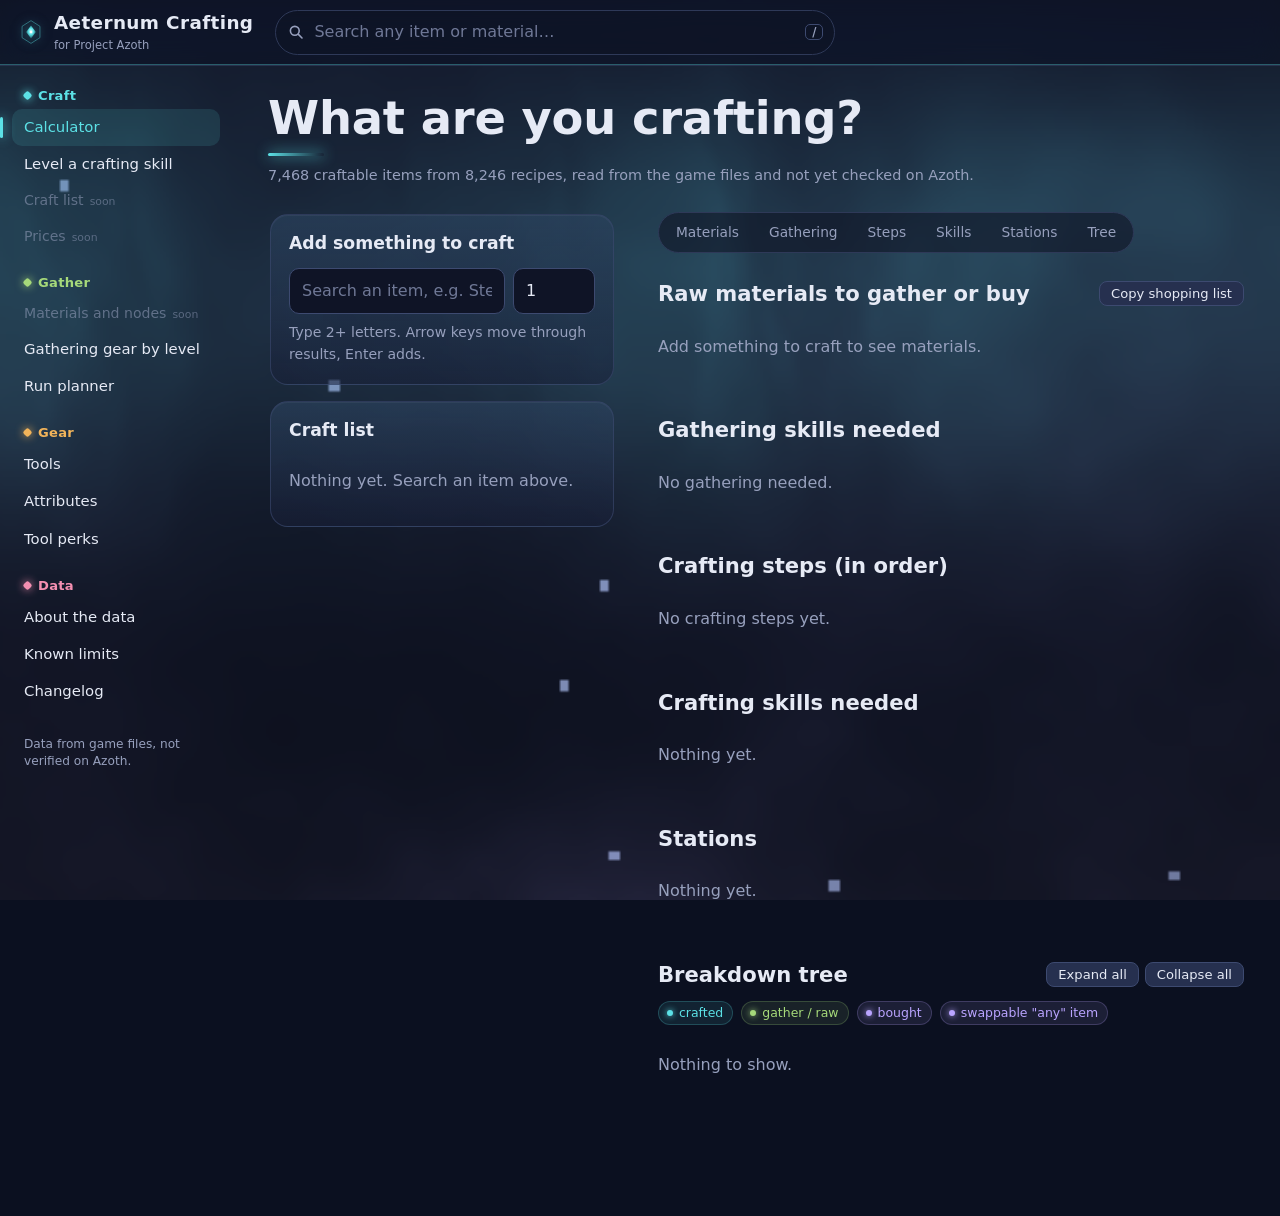
==== index.html @ 0a8d53a3 "Gathering gear: add bags (satchels and duffels) Each level band now suggests a bag, and a new Bags s" ====
<!DOCTYPE html>
<html lang="en" data-v="20261128d">
<head>
<meta charset="utf-8">
<meta name="viewport" content="width=device-width, initial-scale=1">
<meta name="color-scheme" content="dark">
<meta name="theme-color" content="#141A2E">
<link rel="icon" href="data:image/svg+xml,%3Csvg xmlns=%22http://www.w3.org/2000/svg%22 viewBox=%220 0 32 32%22%3E%3Cpath d=%22M16 4 24 16 16 28 8 16Z%22 fill=%22%235CE1E6%22/%3E%3C/svg%3E">
<title>Aeternum Crafting</title>
<link rel="stylesheet" href="css/tokens.css?v=20261128d">
<link rel="stylesheet" href="css/layout.css?v=20261128d">
<link rel="stylesheet" href="css/components.css?v=20261128d">
</head>
<body>
<a class="skip" href="#main">Skip to content</a>
<header class="top"><div class="in">
  <a class="brand" href="#/craft/calculator">
    <svg class="mark" viewBox="0 0 32 32" aria-hidden="true"><defs><radialGradient id="mg" cx="50%" cy="45%" r="55%"><stop offset="0" stop-color="#E9FEFF"/><stop offset=".45" stop-color="#5CE1E6"/><stop offset="1" stop-color="#1E5B66"/></radialGradient></defs><path d="M16 2 27 9v14L16 30 5 23V9Z" fill="none" stroke="#5CE1E6" stroke-opacity=".5"/><path d="M16 8 22 16 16 24 10 16Z" fill="url(#mg)"/><circle cx="16" cy="16" r="1.6" fill="#fff"/></svg>
    <span><b>Aeternum Crafting</b><small>for Project Azoth</small></span>
  </a>
  <div class="gsearch" role="search">
    <svg viewBox="0 0 20 20" aria-hidden="true"><circle cx="8.5" cy="8.5" r="5.5" fill="none" stroke="currentColor" stroke-width="2"/><path d="m13 13 4.5 4.5" stroke="currentColor" stroke-width="2" stroke-linecap="round"/></svg>
    <input id="gq" type="search" placeholder="Search any item or material…" autocomplete="off" aria-label="Search any item or material">
    <kbd aria-hidden="true">/</kbd>
    <div id="gsugg" class="sugg" hidden></div>
  </div>
</div></header>
<div class="shell">
  <nav class="side" id="side" aria-label="Sections"></nav>
  <main class="wrap" id="main" tabindex="-1"><p class="loading">Loading…</p></main>
</div>
<noscript><p style="padding:20px">This tool needs JavaScript turned on.</p></noscript>
<!-- core -->
<script src="js/lib/calc.js?v=20261128d"></script>
<script src="js/lib/plan.js?v=20261128d"></script>
<script src="js/lib/level.js?v=20261128d"></script>
<script src="js/core/util.js?v=20261128d"></script>
<script src="js/core/storage.js?v=20261128d"></script>
<script src="js/core/data.js?v=20261128d"></script>
<script src="js/core/search.js?v=20261128d"></script>
<script src="js/core/router.js?v=20261128d"></script>
<script src="js/core/sky.js?v=20261128d"></script>
<script src="js/core/flow.js?v=20261128d"></script>
<!-- pages: one file each -->
<script src="js/pages/calculator.js?v=20261128d"></script>
<script src="js/pages/item.js?v=20261128d"></script>
<script src="js/pages/gear.js?v=20261128d"></script>
<script src="js/pages/runs.js?v=20261128d"></script>
<script src="js/pages/levelling.js?v=20261128d"></script>
<script src="js/pages/tools.js?v=20261128d"></script>
<script src="js/pages/attributes.js?v=20261128d"></script>
<script src="js/pages/perks.js?v=20261128d"></script>
<script src="js/pages/about.js?v=20261128d"></script>
<script src="js/pages/limits.js?v=20261128d"></script>
<script src="js/pages/changelog.js?v=20261128d"></script>
<!-- menu and start-up -->
<script src="js/app.js?v=20261128d"></script>
</body>
</html>
---- css/tokens.css ----
/* Design tokens. Theme: Azoth — luminous cyan magic over an Aeternum night sky.
   Colour carries meaning everywhere: cyan = crafted, moss = gathered, lilac = chosen/bought, ember = needs attention. */
:root{
  --night:#141A2E;      /* page */
  --deep:#0F1426;       /* bottom of page gradient, wells */
  --slate:#1C2440;      /* raised surfaces */
  --slate2:#26304F;     /* inputs, hover */
  --line:#2E3958;
  --line2:#3D4A70;
  --mist:#E6EAF5;       /* text */
  --mute:#97A0BD;       /* secondary text (6.5:1 on night) */
  --azoth:#5CE1E6;  --azoth-d:#1E5B66;  --azoth-bg:rgba(92,225,230,.09);
  --moss:#A6D97A;   --moss-d:#46663A;   --moss-bg:rgba(166,217,122,.09);
  --lilac:#B9A4FF;  --lilac-d:#5A4C8F;  --lilac-bg:rgba(185,164,255,.1);
  --ember:#FF9F6B;  --ember-d:#86492C;  --ember-bg:rgba(255,159,107,.1);

  /* Section colours: what the menu, page glow and active controls use. Skills set their own on their pages. */
  --c-craft:#5CE1E6;--c-gather:#A6D97A;--c-gear:#F2B45A;--c-data:#F48FB1;
  --accent:var(--c-craft);

  --display:"Bahnschrift","DIN Alternate","Avenir Next Condensed","Roboto Condensed","Arial Narrow",system-ui,sans-serif;
  --body:"Segoe UI Variable Text","Segoe UI",system-ui,-apple-system,Roboto,sans-serif;

  --r-s:8px;--r:12px;--r-l:18px;
  --ease:cubic-bezier(.2,.8,.2,1);
  --focus:0 0 0 2px var(--night),0 0 0 4px var(--azoth);
  interpolate-size:allow-keywords;   /* lets the tree animate open to its natural height */
}
body[data-sec=gather]{--accent:var(--c-gather)}
body[data-sec=gear]{--accent:var(--c-gear)}
body[data-sec=data]{--accent:var(--c-data)}
*{box-sizing:border-box}
html{scroll-behavior:smooth;scroll-padding-top:80px}
body{
  margin:0;color:var(--mist);font:16px/1.55 var(--body);min-height:100vh;
  background:
    radial-gradient(900px 600px at 85% -10%,rgba(92,225,230,.10),transparent 60%),
    radial-gradient(700px 500px at -10% 30%,rgba(185,164,255,.08),transparent 60%),
    linear-gradient(180deg,var(--night),var(--deep) 900px) fixed;
  background-color:var(--deep);
  -webkit-font-smoothing:antialiased;
}
a{color:var(--azoth);text-decoration-color:rgba(92,225,230,.35);text-underline-offset:3px}
a:hover{text-decoration-color:var(--azoth)}
:focus-visible{outline:none;box-shadow:var(--focus);border-radius:6px}
::selection{background:rgba(92,225,230,.3)}
.skip{position:absolute;left:-999px;top:8px;background:var(--azoth);color:var(--night);padding:8px 12px;border-radius:8px;z-index:50;font-weight:600}
.skip:focus{left:8px}

@media (prefers-reduced-motion:reduce){
  html{scroll-behavior:auto}
  *,*::before,*::after{transition-duration:.01ms!important;animation-duration:.01ms!important}
}

/* Live WebGL sky (js/core/sky.js). Without it, the gradient on body above stays. */
.sky{position:fixed;inset:0;width:100vw;height:100vh;z-index:-1;pointer-events:none}
html.has-sky{background:#0B1020}
html.has-sky body{background:transparent}
---- css/layout.css ----
/* Page frame: glass header with search, slim side rail (a scrolling strip on phones), main area. */
.top{position:sticky;top:0;z-index:20;background:rgba(14,19,34,.62);box-shadow:inset 0 -1px 0 color-mix(in srgb,var(--accent) 35%,transparent);backdrop-filter:blur(14px) saturate(140%);-webkit-backdrop-filter:blur(14px) saturate(140%);border-bottom:1px solid rgba(61,74,112,.55)}
.top .in{padding:10px 18px;display:flex;align-items:center;gap:22px;flex-wrap:wrap}
.brand{display:flex;align-items:center;gap:10px;text-decoration:none;color:var(--mist);white-space:nowrap}
.brand .mark{width:26px;height:26px;flex:none;filter:drop-shadow(0 0 6px rgba(92,225,230,.55))}
.brand b{font:600 1.15rem/1 var(--display);font-stretch:85%;letter-spacing:.02em}
.brand small{display:block;font:400 .72rem/1.2 var(--body);color:var(--mute);margin-top:2px}

.gsearch{position:relative;flex:1;max-width:560px;min-width:200px}
.gsearch input{width:100%;padding:9px 40px 9px 38px;border-radius:999px;background:rgba(15,20,38,.7);border-color:var(--line)}
.gsearch svg{position:absolute;left:13px;top:50%;transform:translateY(-50%);width:16px;height:16px;color:var(--mute);pointer-events:none}
.gsearch kbd{position:absolute;right:12px;top:50%;transform:translateY(-50%);font:600 .72rem var(--body);color:var(--mute);border:1px solid var(--line2);border-radius:5px;padding:0 6px;pointer-events:none}
.gsearch .sugg{position:absolute;left:0;right:0;top:calc(100% + 6px);z-index:30}

.shell{display:grid;grid-template-columns:232px minmax(0,1fr);min-height:calc(100vh - 58px)}
.side{padding:22px 12px;position:sticky;top:58px;align-self:start;max-height:calc(100vh - 58px);overflow-y:auto;scrollbar-width:thin}
.side h3{display:flex;align-items:center;gap:7px;font:600 .82rem var(--display);font-stretch:90%;color:var(--c,var(--mute));margin:20px 12px 6px;letter-spacing:.02em}
.side h3::before{content:"";width:7px;height:7px;border-radius:2px;transform:rotate(45deg);background:var(--c,var(--mute));box-shadow:0 0 8px var(--c,transparent)}
.side h3:first-child{margin-top:0}
.side a,.side .soon{position:relative;display:block;padding:7px 12px;border-radius:10px;text-decoration:none;color:var(--mist);font-size:.93rem;transition:background .2s var(--ease),color .2s}
.side a:hover{background:rgba(38,48,79,.6)}
.side a[aria-current=page]{color:var(--accent);background:color-mix(in srgb,var(--accent) 12%,transparent)}
.side a[aria-current=page]::before{content:"";position:absolute;left:-12px;top:8px;bottom:8px;width:3px;border-radius:3px;background:var(--accent);box-shadow:0 0 12px var(--accent)}
.side .soon{color:var(--mute);opacity:.55;font-size:.88rem;cursor:default}
.side .soon small{font-size:.68rem;margin-left:6px;opacity:.9}
.side .side-foot{margin:26px 12px 0;font-size:.76rem;color:var(--mute);line-height:1.45}

.wrap{max-width:2400px;padding:26px 36px 80px;min-width:0;view-transition-name:main}

/* Calculator: controls left, results right on wide screens */
@media (min-width:1180px){
  .calc{display:grid;grid-template-columns:350px minmax(0,1fr);gap:40px;align-items:start}
  .calc .col1{position:sticky;top:80px;max-height:calc(100vh - 96px);overflow-y:auto;padding:2px 4px 2px 2px;scrollbar-width:thin}
}

/* Very wide screens: results side by side (materials and gathering | steps, skills, stations) */
@media (min-width:1600px){.res2{display:grid;grid-template-columns:minmax(0,1fr) minmax(0,1fr);gap:0 40px;align-items:start}}

/* Phones and small tablets */
@media (max-width:820px){
  .top .in{gap:10px;padding:10px 14px}
  .gsearch{max-width:none;flex-basis:100%;order:3}
  .gsearch kbd{display:none}
  .shell{display:block}
  .side{position:sticky;top:var(--hdr,104px);z-index:15;max-height:none;display:flex;gap:2px;align-items:center;overflow-x:auto;padding:6px 12px;background:rgba(20,26,46,.85);backdrop-filter:blur(14px);-webkit-backdrop-filter:blur(14px);border-bottom:1px solid rgba(61,74,112,.55);scrollbar-width:none}
  .side h3{margin:0 4px 0 12px;white-space:nowrap;font-size:.72rem}
  .side h3:first-child{margin-left:0}
  .side a,.side .soon{white-space:nowrap;padding:6px 10px;font-size:.88rem}
  .side a[aria-current=page]::before{left:10px;right:10px;top:auto;bottom:0;width:auto;height:2px}
  .side .side-foot{display:none}
  .wrap{padding:18px 14px 60px}
  html{scroll-padding-top:150px}
}

/* Page change: content cross-fades while header and menu stay put */
::view-transition-old(main){animation:vt-out .18s var(--ease) both}
::view-transition-new(main){animation:vt-in .32s var(--ease) both}
@keyframes vt-out{to{opacity:0;transform:translateY(-6px);filter:blur(3px)}}
@keyframes vt-in{from{opacity:0;transform:translateY(10px);filter:blur(4px)}}
---- css/components.css ----
/* Building blocks. Results sit in open panels (no box); only controls and groups get a surface. */
h1{font:600 clamp(1.9rem,1.2rem + 2.2vw,2.9rem)/1.05 var(--display);font-stretch:80%;letter-spacing:-.005em;margin:2px 0 8px;color:var(--mist);text-wrap:balance}
h1::after{content:"";display:block;width:56px;height:3px;margin-top:10px;border-radius:3px;background:linear-gradient(90deg,var(--accent),transparent);box-shadow:0 0 14px var(--accent)}
.sub{color:var(--mute);font-size:.9rem;margin:0 0 26px}
.muted{color:var(--mute);font-size:.88rem}
.empty{color:var(--mute);padding:14px 0}
.err{color:var(--ember)}
.note{font-size:.85rem;color:var(--mute);margin:12px 0 0;padding-left:12px;border-left:2px solid var(--line2)}
.loading{color:var(--mute);padding:40px 0}

/* Open panel: heading + content, separated by space */
.card{margin:0 0 44px}
.card>h2{font:600 1.32rem/1.2 var(--display);font-stretch:85%;margin:0 0 14px;color:var(--mist);display:flex;align-items:center;gap:10px;flex-wrap:wrap}
.card>h2 .act{margin-left:auto;display:flex;gap:6px;font:400 .9rem var(--body)}
/* Controls get a glass surface */
.col1 .card,.card.glass{background:linear-gradient(180deg,color-mix(in srgb,var(--accent) 7%,rgba(38,48,79,.6)),rgba(24,31,56,.55));backdrop-filter:blur(6px);border:1px solid rgba(61,74,112,.6);border-radius:var(--r-l);padding:18px;margin-bottom:16px;box-shadow:inset 0 1px 0 rgba(230,234,245,.05)}
.col1 .card>h2{font-size:1.08rem}

input,select{background:var(--deep);color:var(--mist);border:1px solid var(--line2);border-radius:10px;padding:10px 12px;font:inherit;min-width:0;transition:border-color .2s,box-shadow .2s}
input::placeholder{color:#6F7896}
input:focus-visible,select:focus-visible{border-color:var(--azoth);box-shadow:0 0 0 3px rgba(92,225,230,.22)}
button{font:500 .92rem var(--body);cursor:pointer;border-radius:10px;border:1px solid var(--line2);background:var(--slate2);color:var(--mist);padding:9px 15px;transition:background .2s,border-color .2s,transform .12s var(--ease)}
button:hover{border-color:var(--azoth);background:#2C3860}
button:active{transform:scale(.97)}
button.sm{padding:4px 11px;font-size:.82rem;border-radius:8px}
button.primary{background:var(--azoth);border-color:var(--azoth);color:var(--night);font-weight:600}
button.primary:hover{background:#8BEDF0}
.row{display:flex;gap:8px;flex-wrap:wrap}
.grow{flex:1}.q{width:82px}
.price{width:100px;padding:6px 9px;font-size:.88rem}
.c{font:600 1.02rem var(--display);font-variant-numeric:tabular-nums;color:var(--mist);white-space:nowrap}

.item{display:flex;align-items:center;gap:12px;padding:11px 0;border-top:1px solid rgba(46,57,88,.7)}
.item:first-child{border-top:0}
.item .n{flex:1;min-width:0;overflow-wrap:anywhere}
.item .n>a{color:var(--mist);text-decoration:none;font-weight:500}
.item .n>a:hover{color:var(--azoth)}

/* Search results */
.sugg{margin-top:8px;border:1px solid var(--line2);border-radius:14px;overflow:hidden;max-height:60vh;overflow-y:auto;background:rgba(28,36,64,.97);backdrop-filter:blur(12px);box-shadow:0 18px 50px rgba(5,8,18,.6)}
.sugg button{display:flex;justify-content:space-between;align-items:baseline;gap:10px;width:100%;text-align:left;border:0;border-top:1px solid rgba(46,57,88,.7);border-radius:0;background:transparent;padding:10px 14px}
.sugg button:first-child{border-top:0}
.sugg button:hover,.sugg button:focus-visible{background:var(--azoth-bg);box-shadow:inset 3px 0 0 var(--azoth)}
.sugg .tag{font-size:.76rem;color:var(--mute);white-space:nowrap}

/* Kind markers: a glowing dot + word. One colour per kind, used everywhere. */
.b{display:inline-flex;align-items:center;gap:6px;font-size:.78rem;padding:1px 9px 1px 8px;border-radius:999px;white-space:nowrap;vertical-align:middle;line-height:1.6;border:1px solid transparent}
.b::before{content:"";width:6px;height:6px;border-radius:50%;background:currentColor;box-shadow:0 0 6px currentColor}
.b.craft{color:var(--azoth);background:var(--azoth-bg);border-color:rgba(92,225,230,.22)}
.b.raw{color:var(--moss);background:var(--moss-bg);border-color:rgba(166,217,122,.22)}
.b.cat,.b.buy{color:var(--lilac);background:var(--lilac-bg);border-color:rgba(185,164,255,.22)}
.b.warn{color:var(--ember);background:var(--ember-bg);border-color:rgba(255,159,107,.25)}
.b.plain{color:var(--mute);background:rgba(38,48,79,.5)}
.b.plain::before{display:none}

.jump{display:flex;gap:4px;flex-wrap:wrap;margin:0 0 28px;padding:4px;border-radius:999px;background:rgba(15,20,38,.6);border:1px solid var(--line);width:fit-content;max-width:100%}
.jump a{font-size:.86rem;padding:5px 13px;border-radius:999px;text-decoration:none;color:var(--mute);transition:color .2s,background .2s}
.jump a:hover{color:var(--mist);background:var(--slate2)}

/* Where to get it */
details.nodes{margin-top:5px}
details.nodes summary{cursor:pointer;color:var(--mute);font-size:.85rem;width:fit-content}
details.nodes summary:hover{color:var(--moss)}
.nodes div{font-size:.84rem;color:var(--mute);padding:3px 0}.nodes b{color:var(--mist);font-weight:500}
.total{display:flex;justify-content:space-between;padding-top:12px;margin-top:6px;border-top:1px solid var(--line2);font-weight:600}

/* Steps: a real sequence, so numbered */
.step{display:grid;grid-template-columns:auto 1fr auto;gap:4px 14px;align-items:start;padding:13px 0;border-top:1px solid rgba(46,57,88,.7)}
.step:first-child{border-top:0}
.step .no{width:28px;height:28px;border-radius:50%;display:grid;place-items:center;color:var(--azoth);font:600 .85rem var(--display);border:1px solid rgba(92,225,230,.4);background:var(--azoth-bg)}
.step b a{color:var(--mist);text-decoration:none}.step b a:hover{color:var(--azoth)}
.step .meta{grid-column:2/4;display:flex;gap:6px;flex-wrap:wrap}

/* Groups (skills, stations, gathering) */
.grps{display:grid;grid-template-columns:repeat(auto-fill,minmax(min(300px,100%),1fr));gap:12px}
.grp{border:1px solid rgba(61,74,112,.55);border-radius:var(--r);overflow:hidden;background:rgba(28,36,64,.45)}
.grp>header{display:flex;align-items:baseline;gap:8px;padding:11px 14px 9px;font:600 1.02rem var(--display);font-stretch:90%}
.grp>header .c{margin-left:auto;font-size:.9rem;color:var(--azoth)}
.grp ul{list-style:none;margin:0;padding:0 14px 8px}
.grp li{display:flex;gap:8px;padding:6px 0;border-top:1px solid rgba(46,57,88,.6);font-size:.9rem;align-items:center;flex-wrap:wrap}
.grp li .n{flex:1;min-width:9em}
.grp li .n a{color:var(--mist);text-decoration:none}.grp li .n a:hover{color:var(--azoth)}
.grps+.note{margin-top:14px}

/* Flexible material picker */
fieldset.pick{border:1px solid var(--line);border-radius:var(--r);margin:0 0 10px;padding:10px 14px 14px;background:rgba(15,20,38,.35)}
fieldset.pick legend{padding:0 6px;font-weight:600}
.chips{display:flex;flex-wrap:wrap;gap:6px;margin-top:8px}
.chips label{position:relative;cursor:pointer}
.chips input{position:absolute;opacity:0;width:1px;height:1px}
.chips span{display:inline-block;padding:5px 12px;border:1px solid var(--line2);border-radius:999px;font-size:.86rem;transition:all .2s var(--ease)}
.chips label:hover span{border-color:var(--lilac)}
.chips input:checked+span{background:var(--lilac-bg);border-color:var(--lilac);color:var(--lilac);font-weight:600;box-shadow:0 0 14px rgba(185,164,255,.25)}
.chips input:focus-visible+span{box-shadow:var(--focus)}
.pick select{width:100%;margin-top:6px}

/* Breakdown tree */
.legend{display:flex;gap:8px;flex-wrap:wrap;margin-bottom:14px}
.tree,.tree ul{list-style:none;margin:0;padding:0}
.tree ul{margin-left:13px;padding-left:14px;border-left:1px solid var(--line)}
.tree li{margin:3px 0}
.tree summary,.tree .leaf{display:flex;align-items:center;gap:8px 10px;flex-wrap:wrap;padding:7px 10px;border-radius:10px;min-height:40px}
.tree summary{cursor:pointer;list-style:none;background:rgba(92,225,230,.05);border:1px solid rgba(92,225,230,.14);transition:background .2s,border-color .2s}
.tree summary::-webkit-details-marker{display:none}
.tree summary::before{content:"";width:7px;height:7px;border-right:2px solid var(--azoth);border-bottom:2px solid var(--azoth);transform:rotate(-45deg);transition:transform .25s var(--ease);flex:none;margin:0 2px}
.tree details[open]>summary::before{transform:rotate(45deg)}
.tree summary:hover{background:rgba(92,225,230,.1);border-color:rgba(92,225,230,.3)}
.tree details::details-content{height:0;overflow:clip;transition:height .3s var(--ease),content-visibility .3s allow-discrete}
.tree details[open]::details-content{height:auto}
.tree .leaf{border:1px dashed var(--line)}
.tree .leaf::before{content:"";width:8px;height:8px;border-radius:50%;background:var(--mute);flex:none;margin:0 1px}
.tree .leaf.raw{border:1px solid rgba(166,217,122,.2);background:var(--moss-bg)}
.tree .leaf.raw::before{background:var(--moss);box-shadow:0 0 8px var(--moss)}
.tree .leaf.cat::before{background:var(--ember);box-shadow:0 0 8px var(--ember)}
.tree .leaf.buy::before{background:var(--lilac);box-shadow:0 0 8px var(--lilac)}
.tree .tq{font:600 1rem var(--display);font-variant-numeric:tabular-nums;color:var(--azoth);min-width:3.4em}
.tree .leaf .tq{color:var(--mist)}
.tree .nm{flex:1;min-width:8em}
.tree .via{font-size:.78rem;color:var(--lilac)}
@media (max-width:600px){
  .tree ul{margin-left:6px;padding-left:8px}
  .tree summary,.tree .leaf{padding:6px 8px;gap:4px 6px}
  .tree .tq{min-width:0}
  .grps{grid-template-columns:1fr}
}

/* Text pages */
.prose{max-width:68ch}
.prose h2{font:600 1.3rem var(--display);font-stretch:85%;margin:30px 0 8px}
.prose li{margin:6px 0}
.prose p,.prose li{line-height:1.65}

/* Item page */
.facts{display:flex;gap:6px;flex-wrap:wrap;margin:6px 0 26px}
.ing{display:flex;gap:12px;align-items:baseline;padding:10px 0;border-top:1px solid rgba(46,57,88,.7)}
.ing:first-child{border-top:0}
.ing .n{flex:1;min-width:0}
.links{display:flex;flex-wrap:wrap;gap:6px}
.links a{font-size:.87rem;padding:4px 12px;border:1px solid var(--line2);border-radius:999px;text-decoration:none;color:var(--mist);transition:border-color .2s,color .2s}
.links a:hover{border-color:var(--azoth);color:var(--azoth)}

/* Skill switch */
.seg{display:flex;gap:4px;flex-wrap:wrap;margin:0 0 34px;padding:4px;border-radius:14px;background:rgba(15,20,38,.6);border:1px solid var(--line);width:fit-content;max-width:100%}
.seg a{padding:7px 16px;border-radius:10px;text-decoration:none;color:var(--mute);font:600 .95rem var(--display);font-stretch:90%;transition:color .2s,background .2s}
.seg a:hover{color:var(--mist);background:var(--slate2)}
.seg a{display:inline-flex;align-items:center;gap:7px}
.seg a[style]::before{content:"";width:8px;height:8px;border-radius:50%;background:var(--c);box-shadow:0 0 8px var(--c)}
.seg a[aria-current=page]{color:var(--night);background:var(--c,var(--accent));box-shadow:0 0 18px color-mix(in srgb,var(--c,var(--accent)) 45%,transparent)}
.seg a[aria-current=page]::before{background:var(--night);box-shadow:none}

/* Best in slot: a character screen. Jewellery left, worn pieces down the middle, tool right. */
.doll{position:relative;display:grid;gap:12px;grid-template-columns:1fr 1.15fr 1fr;
  grid-template-areas:"amulet head tool" "ring chest tool" "earring hands ." ". legs ." ". feet .";
  padding:20px;border-radius:var(--r-l);background:radial-gradient(60% 80% at 50% 40%,rgba(166,217,122,.08),transparent 70%),rgba(15,20,38,.5);border:1px solid rgba(61,74,112,.45)}
.doll .core{position:absolute;left:50%;top:28px;bottom:28px;width:2px;transform:translateX(-50%);background:linear-gradient(var(--moss),transparent);opacity:.35;z-index:0}
.slot{position:relative;z-index:1;display:flex;flex-direction:column;gap:3px;padding:12px 14px;border-radius:14px;background:rgba(28,36,64,.88);border:1px solid rgba(166,217,122,.22);box-shadow:inset 0 1px 0 rgba(230,234,245,.05)}
.slot.none{background:rgba(28,36,64,.45);border-style:dashed;border-color:var(--line)}
.slot .sl{font-size:.78rem;color:var(--mute)}
.slot .sn{font:600 1rem/1.25 var(--display);font-stretch:90%}
.slot .sn a{color:var(--mist);text-decoration:none}.slot .sn a:hover{color:var(--moss)}
.slot .sv{color:var(--moss);font-size:.9rem;font-weight:600}
.s-head{grid-area:head}.s-chest{grid-area:chest}.s-hands{grid-area:hands}.s-legs{grid-area:legs}.s-feet{grid-area:feet}
.s-amulet{grid-area:amulet}.s-ring{grid-area:ring}.s-earring{grid-area:earring}
.s-tool{grid-area:tool;border-color:rgba(92,225,230,.4);background:linear-gradient(180deg,rgba(92,225,230,.12),rgba(28,36,64,.9))}
.s-tool .sv{color:var(--azoth);font:600 1.6rem var(--display)}
@media (max-width:700px){
  .doll{grid-template-columns:1fr 1fr;grid-template-areas:"tool tool" "head chest" "hands legs" "feet amulet" "ring earring";padding:12px}
  .doll .core{display:none}
}

/* Level bands: a vertical track */
.bands{list-style:none;margin:0;padding:0;position:relative}
.bands::before{content:"";position:absolute;left:47px;top:12px;bottom:12px;width:2px;background:linear-gradient(var(--accent),transparent);opacity:.5}
.band{display:grid;grid-template-columns:96px 1fr;gap:18px;padding:12px 0}
.band .lvl{position:relative;display:flex;flex-direction:column;align-items:center;justify-content:center;width:96px;height:64px;border-radius:14px;background:var(--slate);border:1px solid color-mix(in srgb,var(--accent) 40%,transparent);z-index:1}
.band .lvl span{font-size:.72rem;color:var(--mute)}
.band .lvl b{font:600 1.15rem var(--display);font-stretch:85%;color:var(--accent)}
.band .body p{margin:0 0 6px;line-height:1.5}
.band .k{display:inline-block;min-width:6.5em;color:var(--mute);font-size:.85rem}
@media (max-width:600px){.band{grid-template-columns:1fr;gap:8px}.bands::before{display:none}.band .lvl{flex-direction:row;gap:8px;width:auto;height:auto;padding:6px 12px;justify-content:flex-start}.band .k{display:block}}

/* Full item lists: a table on wide screens, stacked cards on phones */
.gt{display:flex;flex-direction:column;gap:4px}
.gt-h,.gt-r>summary,.gt-row{display:grid;grid-template-columns:minmax(180px,1.6fr) 120px 50px 80px 80px minmax(200px,2fr) minmax(150px,1.2fr);gap:12px;align-items:center;padding:8px 14px}
.gt.nospd .gt-h,.gt.nospd .gt-r>summary,.gt.nospd .gt-row{grid-template-columns:minmax(180px,1.6fr) 50px 80px 80px minmax(200px,2fr) minmax(150px,1.2fr)}
.gt-h{font-size:.78rem;color:var(--mute);padding-bottom:4px;border-bottom:1px solid var(--line)}
.gt-r{border:1px solid rgba(61,74,112,.5);border-radius:12px;background:rgba(28,36,64,.4)}
.gt-r>summary{cursor:pointer;list-style:none;font-size:.9rem}
.gt-r>summary::-webkit-details-marker{display:none}
.gt-r>summary:hover{background:rgba(38,48,79,.5);border-radius:12px}
.gt-n{font-weight:600}
.gt-p{font-size:.84rem;line-height:1.45}.gt-p b{color:var(--moss)}
.gt-r .gd{padding:0 14px 12px}
.gt-r::details-content{height:0;overflow:clip;transition:height .25s var(--ease),content-visibility .25s allow-discrete}
.gt-r[open]::details-content{height:auto}
@media (max-width:900px){
  .gt-h{display:none}
  .gt-r>summary,.gt.nospd .gt-r>summary,.gt.nospd .gt-row{grid-template-columns:1fr 1fr 1fr;gap:4px 10px}
  .gt-n,.gt-p{grid-column:1/-1}
  .gt-r [data-l]::before{content:attr(data-l) " ";color:var(--mute);font-size:.75rem}
}
.perks{margin:0 0 6px;padding-left:18px}.perks li{margin:3px 0}.perks b{font-weight:600}
.spd{display:inline-flex;align-items:center;gap:6px}
.spd i{display:block;height:6px;max-width:80px;border-radius:3px;background:linear-gradient(90deg,var(--azoth-d),var(--azoth));box-shadow:0 0 8px rgba(92,225,230,.4)}
.spd b{font:600 .9rem var(--display);color:var(--azoth)}
.guide>summary{list-style:none;cursor:pointer}.guide>summary::-webkit-details-marker{display:none}
.guide>summary h2{display:inline;font:600 1.08rem var(--display);font-stretch:90%}
.guide dl,.srcs{display:grid;grid-template-columns:max-content 1fr;gap:8px 18px;margin:12px 0 0}
.guide dt,.srcs dt{font-weight:600;color:var(--accent)}
.guide dd,.srcs dd{margin:0;color:var(--mist);font-size:.92rem;max-width:80ch}
@media (max-width:600px){.guide dl,.srcs{grid-template-columns:1fr;gap:2px}.guide dd,.srcs dd{margin-bottom:8px}}
.slot .sv b{color:var(--mist)}
.slot-h{font:600 1rem var(--display);font-stretch:90%;color:var(--mute);margin:20px 0 8px}
.s-tool .perks{margin:8px 0 0;font-size:.86rem}

/* Run planner */
@media (min-width:1180px){.runs{display:grid;grid-template-columns:320px minmax(0,1fr);gap:34px;align-items:start}.runs .col1{position:sticky;top:80px}}
.lvls{display:grid;grid-template-columns:1fr 1fr;gap:8px}
.lvls label{display:flex;flex-direction:column;gap:4px;font-size:.85rem;color:var(--mute)}
.lvls input{width:100%}
.sum{display:flex;flex-wrap:wrap;align-items:baseline;gap:4px 10px}
.sum .big{font:600 2.6rem/1 var(--display);color:var(--accent);text-shadow:0 0 18px color-mix(in srgb,var(--accent) 40%,transparent)}
.trail{list-style:none;margin:0;padding:0;position:relative}
.trail::before{content:"";position:absolute;left:15px;top:16px;bottom:16px;width:2px;background:linear-gradient(var(--accent),transparent);opacity:.5}
.stop{position:relative;display:grid;grid-template-columns:32px 1fr;gap:14px;padding:10px 0}
.stop .no{width:32px;height:32px;border-radius:50%;display:grid;place-items:center;font:600 .9rem var(--display);color:var(--night);background:var(--accent);box-shadow:0 0 14px color-mix(in srgb,var(--accent) 50%,transparent);z-index:1}
.stop .st-h{display:flex;flex-wrap:wrap;align-items:baseline;gap:6px 10px;margin:4px 0 8px}
.stop .st-h b{font:600 1.08rem var(--display);font-stretch:90%}
.stop p{margin:6px 0 0}
.mats{display:flex;flex-wrap:wrap;gap:6px}
.mat{display:inline-flex;gap:6px;align-items:baseline;padding:5px 12px;border-radius:999px;background:var(--moss-bg);border:1px solid rgba(166,217,122,.3);color:var(--mist);text-decoration:none;font-size:.88rem;transition:border-color .2s}
.mat b{color:var(--moss);font:600 .9rem var(--display)}
.mat:hover{border-color:var(--moss)}
a.btn{display:inline-block;padding:10px 16px;border-radius:10px;background:var(--azoth);color:var(--night);font-weight:600;text-decoration:none}
.big2{font:600 1.15rem var(--display);color:var(--azoth)}
.seg{max-width:100%}
.step .cost{grid-column:2/4;display:flex;flex-wrap:wrap;align-items:center;gap:6px 10px;font-size:.88rem}
.step .cost b{color:var(--azoth)}

/* "not 100%": anything the game files or testing do not confirm */
.unsure{display:inline-block;margin-left:6px;padding:0 7px;border-radius:999px;font:600 .68rem/1.6 var(--body);color:var(--ember);border:1px dashed color-mix(in srgb,var(--ember) 60%,transparent);background:var(--ember-bg);cursor:help;vertical-align:middle;white-space:nowrap}
.unsure:focus-visible{box-shadow:var(--focus)}

/* Attribute chips */
.at{display:inline-flex;align-items:center;gap:5px;padding:1px 9px;border-radius:999px;font-size:.78rem;font-weight:600;color:var(--a);background:color-mix(in srgb,var(--a) 13%,transparent);border:1px solid color-mix(in srgb,var(--a) 40%,transparent)}
.at::before{content:"";width:7px;height:7px;border-radius:50%;background:var(--a);box-shadow:0 0 6px var(--a)}

/* Weapon cards */
.wfilters{display:flex;flex-wrap:wrap;gap:10px;align-items:center;margin:0 0 18px}
.wfilters input[type=search]{min-width:240px;flex:1;max-width:420px}
.wgrid{display:grid;grid-template-columns:repeat(auto-fill,minmax(min(270px,100%),1fr));gap:14px}
.wcard{position:relative;padding:16px;border-radius:var(--r-l);background:linear-gradient(160deg,color-mix(in srgb,var(--a) 12%,rgba(30,38,66,.9)),rgba(20,26,46,.85));border:1px solid color-mix(in srgb,var(--a) 30%,var(--line));transition:transform .25s var(--ease),box-shadow .25s,border-color .25s;transform-style:preserve-3d}
.wcard:hover{border-color:var(--a);box-shadow:0 14px 34px rgba(5,8,18,.55),0 0 0 1px color-mix(in srgb,var(--a) 50%,transparent)}
.wcard h3{margin:0 0 4px;font:600 1.2rem var(--display);font-stretch:85%}
.wcard .hands{font-size:.78rem;color:var(--mute)}
.wcard .ats{display:flex;gap:6px;flex-wrap:wrap;margin:8px 0 12px}
.wcard label.cmp{position:absolute;top:12px;right:12px;display:flex;gap:6px;align-items:center;font-size:.78rem;color:var(--mute);cursor:pointer}
.wcard.picked{border-color:var(--azoth);box-shadow:0 0 0 2px var(--azoth)}
.bars{display:grid;grid-template-columns:auto 1fr auto;gap:5px 10px;align-items:center;font-size:.82rem}
.bars span{color:var(--mute)}
.bars i{display:block;height:6px;border-radius:3px;background:linear-gradient(90deg,color-mix(in srgb,var(--a) 50%,transparent),var(--a))}
.bars b{font:600 .88rem var(--display);font-variant-numeric:tabular-nums;text-align:right}
.est{margin-top:10px;font-size:.84rem;color:var(--mute)}.est b{color:var(--mist)}
.cmpbar{position:sticky;bottom:12px;z-index:5;display:flex;gap:10px;align-items:center;flex-wrap:wrap;margin-top:16px;padding:10px 14px;border-radius:14px;background:rgba(20,26,46,.92);backdrop-filter:blur(10px);border:1px solid var(--azoth);box-shadow:0 10px 30px rgba(5,8,18,.6)}
table.cmp{width:100%;border-collapse:collapse;font-size:.92rem}
table.cmp th,table.cmp td{padding:8px 10px;border-bottom:1px solid var(--line);text-align:left}
table.cmp th{color:var(--mute);font-weight:500;width:16em}
table.cmp td.best{color:var(--azoth);font-weight:600}

/* Attributes */
.attrs{display:grid;grid-template-columns:repeat(auto-fill,minmax(min(320px,100%),1fr));gap:14px}
.acard{padding:16px;border-radius:var(--r-l);background:linear-gradient(160deg,color-mix(in srgb,var(--a) 14%,rgba(30,38,66,.9)),rgba(20,26,46,.85));border:1px solid color-mix(in srgb,var(--a) 35%,var(--line))}
.acard h3{margin:0 0 8px;font:600 1.3rem var(--display);font-stretch:85%;color:var(--a)}
.acard ol{list-style:none;margin:8px 0 0;padding:0}
.acard li{display:grid;grid-template-columns:44px 1fr;gap:10px;padding:7px 0;border-top:1px solid rgba(46,57,88,.6);font-size:.88rem}
.acard li b{font:600 1rem var(--display);color:var(--a)}
.acard li span{white-space:pre-line}
.chart{width:100%;height:auto;display:block}
.chart text{fill:var(--mute);font:12px var(--body)}
.mine{display:grid;grid-template-columns:repeat(5,minmax(0,1fr));gap:8px}
.mine label{display:flex;flex-direction:column;gap:4px;font-size:.82rem;color:var(--a)}
@media (max-width:700px){.mine{grid-template-columns:repeat(3,minmax(0,1fr))}}

/* Perk list */
.plist{display:grid;grid-template-columns:repeat(auto-fill,minmax(min(340px,100%),1fr));gap:10px}
.pk{padding:12px 14px;border-radius:12px;background:rgba(28,36,64,.6);border:1px solid var(--line)}
.pk b{display:block;font:600 1rem var(--display);font-stretch:90%;margin-bottom:4px}
.pk p{margin:0 0 8px;font-size:.88rem;line-height:1.5}
.pk .on{display:flex;flex-wrap:wrap;gap:4px}
.gt.bst .gt-h,.gt.bst .gt-row{grid-template-columns:minmax(200px,1.4fr) 150px 190px 100px minmax(220px,2fr)}
@media (max-width:900px){.gt.bst .gt-row{grid-template-columns:1fr 1fr 1fr}}

/* "Any X" swap picker */
.anyw{display:inline-flex;align-items:center;gap:6px;flex-wrap:wrap;vertical-align:middle}
.anyl{font-size:.8rem;color:var(--cat)}
select.anypick{padding:3px 8px;font-size:.86rem;border-radius:8px;border-color:color-mix(in srgb,var(--cat) 45%,var(--line2));background:color-mix(in srgb,var(--cat) 8%,var(--deep));color:var(--mist);max-width:100%}
.ingl{line-height:2}
/* Sources lists */
.srcl{margin:4px 0 10px;padding-left:18px}.srcl li{margin:3px 0}
.src{margin-top:4px}
/* Item page: two columns on wide screens */
@media (min-width:1180px){.item-grid{display:grid;grid-template-columns:minmax(0,1fr) minmax(0,1fr);gap:0 40px;align-items:start}}
/* Wide screens: use the space */
@media (min-width:1500px){
  .runs>div:last-child{display:grid;grid-template-columns:repeat(auto-fit,minmax(min(520px,100%),1fr));gap:0 34px;align-items:start}
  .runs>div:last-child>.note{grid-column:1/-1}
  .prose{max-width:none;columns:2 560px;column-gap:56px}
  .prose h1{column-span:all}
  .prose h2{break-after:avoid}
  .prose li,.prose p{break-inside:avoid}
}
.chart{max-width:1100px;max-height:320px}
/* Tools page */
.tgrid{display:grid;grid-template-columns:repeat(auto-fill,minmax(min(420px,100%),1fr));gap:14px}
.tcard{padding:16px;border-radius:var(--r-l);background:linear-gradient(160deg,color-mix(in srgb,var(--a) 12%,rgba(30,38,66,.9)),rgba(20,26,46,.85));border:1px solid color-mix(in srgb,var(--a) 30%,var(--line))}
.tcard h3{margin:0 0 2px;font:600 1.25rem var(--display);font-stretch:85%;color:var(--a)}
.tcard .hands{font-size:.8rem;color:var(--mute)}
table.tl{width:100%;border-collapse:collapse;margin-top:10px;font-size:.88rem}
table.tl th{text-align:left;font-weight:500;color:var(--mute);font-size:.76rem;padding:4px 6px;border-bottom:1px solid var(--line)}
table.tl td{padding:6px;border-bottom:1px solid rgba(46,57,88,.5)}
table.tl a{color:var(--mist);text-decoration:none}table.tl a:hover{color:var(--a)}
/* Attributes: gathering and crafting effects */
.tradebox{margin:6px 0 4px;padding:10px 12px;border-radius:10px;background:color-mix(in srgb,var(--a) 10%,rgba(15,20,38,.6));border:1px solid color-mix(in srgb,var(--a) 30%,transparent)}
.tradebox b{font:600 .86rem var(--display);color:var(--a)}
.tradebox ul{list-style:none;margin:6px 0 0;padding:0;font-size:.86rem}
.tradebox li{padding:2px 0}.tradebox li span{display:inline-block;min-width:2.6em;font-weight:600;color:var(--a)}
mark.ts{background:color-mix(in srgb,var(--a) 18%,transparent);color:var(--mist);border-radius:4px;padding:0 3px}

/* Attributes: sliders like the in-game screen */
@media (min-width:1300px){.attr-layout{display:grid;grid-template-columns:minmax(0,1.25fr) minmax(0,1fr);gap:24px;align-items:start}.attr-sum{position:sticky;top:80px}}
.arow{padding:12px 0;border-top:1px solid rgba(46,57,88,.6)}
.arow:first-of-type{border-top:0}
.ahead{display:flex;align-items:baseline;gap:10px;flex-wrap:wrap}
.ahead b{font:600 1.15rem var(--display);font-stretch:88%;color:var(--a);min-width:7.5em}
.ahead .muted{font-size:.8rem}
.actl{display:flex;align-items:center;gap:8px;margin-top:6px}
.actl .step{width:32px;padding:4px 0;font-weight:700}
.anum{width:74px;padding:6px 8px;text-align:center;font:600 1rem var(--display)}
.slider{position:relative;flex:1;height:30px}
.slider .track{position:absolute;left:8px;right:8px;top:12px;height:6px;border-radius:3px;background:rgba(15,20,38,.9);border:1px solid var(--line)}
.slider .fill{position:absolute;left:0;top:0;bottom:0;border-radius:3px;background:linear-gradient(90deg,color-mix(in srgb,var(--a) 45%,transparent),var(--a));box-shadow:0 0 10px color-mix(in srgb,var(--a) 50%,transparent)}
.slider .tick{position:absolute;top:-5px;width:4px;height:14px;margin-left:-2px;border-radius:2px;background:var(--line2)}
.slider .tick.on{background:var(--a);box-shadow:0 0 8px var(--a)}
.slider input[type=range]{position:absolute;inset:0;width:100%;margin:0;background:transparent;-webkit-appearance:none;appearance:none;cursor:pointer}
.slider input[type=range]::-webkit-slider-runnable-track{background:transparent;height:30px}
.slider input[type=range]::-moz-range-track{background:transparent}
.slider input[type=range]::-webkit-slider-thumb{-webkit-appearance:none;width:18px;height:18px;margin-top:6px;border-radius:50%;background:var(--mist);border:3px solid var(--a);box-shadow:0 0 12px var(--a)}
.slider input[type=range]::-moz-range-thumb{width:14px;height:14px;border-radius:50%;background:var(--mist);border:3px solid var(--a);box-shadow:0 0 12px var(--a)}
.slider input[type=range]:focus-visible{outline:none;box-shadow:none}
.slider input[type=range]:focus-visible::-webkit-slider-thumb{box-shadow:var(--focus)}
.anext{margin-top:4px;font-size:.84rem;color:var(--mute)}.anext b{color:var(--a)}
.sumlist{list-style:none;margin:0 0 6px;padding:0}
.sumlist li{padding:5px 0;border-top:1px solid rgba(46,57,88,.5);font-size:.9rem}
.sumlist li:first-child{border-top:0}
.sumlist.trade b{color:var(--c-gather);font:600 1rem var(--display)}
.acard li.not{opacity:.45}.acard li.got b{text-shadow:0 0 8px var(--a)}
/* Tool comparison */
.presets{display:flex;flex-wrap:wrap;gap:8px 14px;align-items:center;margin-bottom:14px}
.pgroup{display:inline-flex;gap:6px;align-items:center;padding:4px 6px 4px 10px;border-radius:12px;border:1px solid color-mix(in srgb,var(--a) 35%,var(--line));background:color-mix(in srgb,var(--a) 7%,transparent)}
.pgroup b{font:600 .82rem var(--display);color:var(--a)}
.slots{display:grid;grid-template-columns:220px repeat(3,minmax(0,1fr));gap:12px;margin-bottom:12px}
.slots>:first-child{grid-column:2}
.slotc{display:flex;flex-direction:column;gap:6px;padding:12px;border-radius:14px;border:1px solid color-mix(in srgb,var(--a) 45%,var(--line));background:linear-gradient(160deg,color-mix(in srgb,var(--a) 12%,rgba(30,38,66,.9)),rgba(20,26,46,.85))}
.slotc.empty{border-style:dashed}
.slotc .sl{display:flex;justify-content:space-between;align-items:center;font-size:.78rem;color:var(--mute)}
.slotc .sn{font:600 1.05rem var(--display);font-stretch:90%}.slotc .sn a{color:var(--mist);text-decoration:none}
.slotc select{width:100%}
.clr{padding:0 7px}
.cbars{display:flex;flex-direction:column;gap:4px;margin:6px 0}
.cbar{display:grid;grid-template-columns:220px repeat(3,minmax(0,1fr));gap:12px;align-items:center;padding:6px 0;border-top:1px solid rgba(46,57,88,.5)}
.cbl{display:flex;flex-direction:column}.cbl b{font-weight:600}.cbl .muted{font-size:.76rem}
.cbv{position:relative;display:flex;align-items:center;gap:8px;height:30px;padding:0 10px;border-radius:8px;background:rgba(15,20,38,.6);overflow:hidden}
.cbv i{position:absolute;left:0;top:0;bottom:0;background:linear-gradient(90deg,color-mix(in srgb,var(--a) 25%,transparent),color-mix(in srgb,var(--a) 55%,transparent));border-radius:8px}
.cbv b{position:relative;font:600 1rem var(--display)}
.cbv.win{box-shadow:0 0 0 1px var(--a),0 0 14px color-mix(in srgb,var(--a) 40%,transparent)}
.cbv .crown{position:relative;margin-left:auto;color:#F2B45A;text-shadow:0 0 8px #F2B45A}
.cbv.empty{background:transparent}
table.pgrid td.has{color:var(--c-gather)}table.pgrid td.may{color:var(--cat)}
@media (max-width:900px){.slots,.cbar{grid-template-columns:repeat(3,minmax(0,1fr))}.slots>:first-child{grid-column:auto}.cbl{grid-column:1/-1}}
.slotc,.slotc select,.cbv{min-width:0}
@media (max-width:600px){.slotc{padding:8px}.slotc .sn{font-size:.9rem}.cbv{padding:0 6px}.cbv b{font-size:.9rem}.presets .pgroup{flex-wrap:wrap}}

/* Crafting plan: steps top to bottom, no lines */
.steps-plan{list-style:none;margin:0;padding:0;counter-reset:none}
.pstage{position:relative;padding:14px 0 18px 46px}
.pstage::before{content:"";position:absolute;left:15px;top:44px;bottom:-4px;width:2px;background:linear-gradient(var(--accent),transparent);opacity:.35}
.pstage:last-child::before{display:none}
.pstage>header{display:flex;align-items:baseline;gap:10px;margin:0 0 12px}
.pstage>header b{font:600 1.12rem var(--display);font-stretch:90%}
.pnum{position:absolute;left:0;top:10px;width:32px;height:32px;border-radius:50%;display:grid;place-items:center;font:600 .95rem var(--display);color:var(--night);background:var(--accent);box-shadow:0 0 14px color-mix(in srgb,var(--accent) 50%,transparent)}
.pgroups{display:grid;grid-template-columns:repeat(auto-fill,minmax(min(300px,100%),1fr));gap:10px}
.pgroup2{padding:10px 12px;border-radius:12px;background:color-mix(in srgb,var(--a) 7%,rgba(15,20,38,.55));border:1px solid color-mix(in srgb,var(--a) 28%,var(--line))}
.pgroup2 h4{margin:0 0 8px;font:600 .9rem var(--display);font-stretch:90%;color:var(--a)}
.pchips{display:flex;flex-wrap:wrap;gap:6px}
.pchip{display:inline-flex;align-items:baseline;flex-wrap:wrap;gap:5px;padding:3px 10px;border-radius:999px;font-size:.84rem;color:var(--mist);text-decoration:none;background:color-mix(in srgb,var(--a) 12%,transparent);border:1px solid color-mix(in srgb,var(--a) 35%,transparent);transition:box-shadow .15s,border-color .15s}
.pchip b{font:600 .88rem var(--display);color:var(--a)}
.pchip small{font-size:.7rem;color:var(--mute)}
.pchip small.via{color:var(--cat)}
.pchip.big{padding:4px 12px}
.pchip:hover,.pchip:focus-visible{border-color:var(--a)}
.pcards{display:grid;grid-template-columns:repeat(auto-fill,minmax(min(300px,100%),1fr));gap:10px}
.pcard{padding:12px 14px;border-radius:12px;background:rgba(28,36,64,.7);border:1px solid var(--line);border-left:4px solid var(--a);transition:box-shadow .15s,border-color .15s}
.pc-top{display:flex;align-items:baseline;gap:8px}
.pc-top a{flex:1;font:600 1.02rem var(--display);font-stretch:90%;color:var(--mist);text-decoration:none}
.pc-top a:hover{color:var(--a)}
.pq{font:600 1.05rem var(--display);color:var(--a)}
.pc-meta{font-size:.8rem;color:var(--mute);margin:2px 0 8px}
.pc-needs{display:flex;flex-wrap:wrap;gap:5px;align-items:center}
.pc-needs>.muted{font-size:.74rem;margin-right:2px}
.lit{box-shadow:0 0 0 2px var(--a),0 0 18px color-mix(in srgb,var(--a) 55%,transparent)!important;border-color:var(--a)!important}
@media (max-width:600px){.pstage{padding-left:40px}.pgroups,.pcards{grid-template-columns:1fr}}

/* Tables size to the space they get: flexible columns, and stacked cards when their box is narrow */
.gt{container-type:inline-size;min-width:0}
.gt-h,.gt-r>summary,.gt-row{grid-template-columns:minmax(0,1.6fr) minmax(0,.9fr) minmax(0,.4fr) minmax(0,.6fr) minmax(0,.6fr) minmax(0,2fr) minmax(0,1.2fr)}
.gt.nospd .gt-h,.gt.nospd .gt-r>summary,.gt.nospd .gt-row{grid-template-columns:minmax(0,1.6fr) minmax(0,.5fr) minmax(0,.6fr) minmax(0,.6fr) minmax(0,2fr) minmax(0,1.2fr)}
.gt.bst .gt-h,.gt.bst .gt-row{grid-template-columns:minmax(0,1.4fr) minmax(0,.8fr) minmax(0,1.1fr) minmax(0,.6fr) minmax(0,1.6fr)}
.gt-h>*,.gt-row>*,.gt-r>summary>*{min-width:0;overflow-wrap:anywhere}
@container (max-width:760px){
  .gt-h{display:none}
  .gt-r>summary,.gt-row,.gt.nospd .gt-r>summary,.gt.nospd .gt-row,.gt.bst .gt-row{grid-template-columns:repeat(3,minmax(0,1fr));gap:4px 10px}
  .gt-n,.gt-p{grid-column:1/-1}
  .gt-r [data-l]::before{content:attr(data-l) " ";color:var(--mute);font-size:.75rem}
}
/* grid and flex children may shrink below their content */
.runs>*,.res,.res2>*,.calc>*,.item-grid>*,.attr-layout>*{min-width:0}
.item .n .b{white-space:normal}
.gt-note{grid-column:1/-1}
@container (min-width:761px){.gt-note{grid-column:auto}}
.bagcols{display:grid;grid-template-columns:minmax(0,1.6fr) minmax(0,1fr);gap:18px;align-items:start;margin-bottom:14px}
.bagcols .slot{border:1px solid var(--line2);border-radius:14px;padding:14px;display:flex;flex-direction:column;gap:4px}
@media (max-width:820px){.bagcols{grid-template-columns:minmax(0,1fr)}}
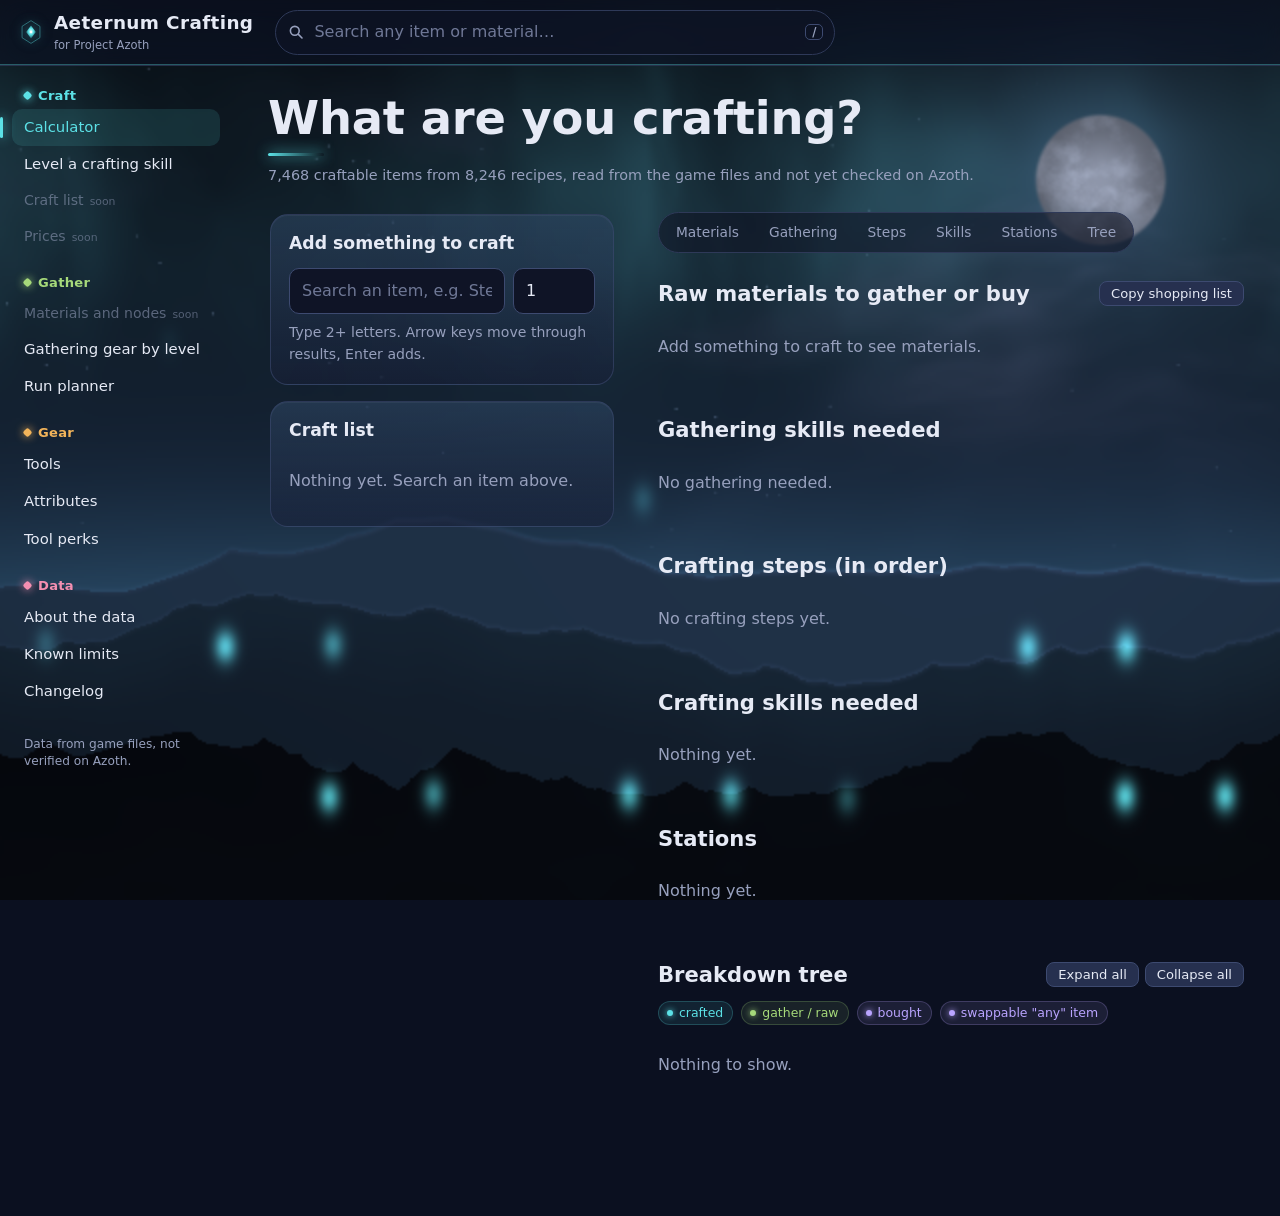
==== commit ec53df34: "Background: moonlit night with mountains, mist and Azoth lights The sky now has a moon with a halo a" ====
--- a/index.html
+++ b/index.html
@@ -1,5 +1,5 @@
 <!DOCTYPE html>
-<html lang="en" data-v="20261128d">
+<html lang="en" data-v="20261128e">
 <head>
 <meta charset="utf-8">
 <meta name="viewport" content="width=device-width, initial-scale=1">
@@ -7,9 +7,9 @@
 <meta name="theme-color" content="#141A2E">
 <link rel="icon" href="data:image/svg+xml,%3Csvg xmlns=%22http://www.w3.org/2000/svg%22 viewBox=%220 0 32 32%22%3E%3Cpath d=%22M16 4 24 16 16 28 8 16Z%22 fill=%22%235CE1E6%22/%3E%3C/svg%3E">
 <title>Aeternum Crafting</title>
-<link rel="stylesheet" href="css/tokens.css?v=20261128d">
-<link rel="stylesheet" href="css/layout.css?v=20261128d">
-<link rel="stylesheet" href="css/components.css?v=20261128d">
+<link rel="stylesheet" href="css/tokens.css?v=20261128e">
+<link rel="stylesheet" href="css/layout.css?v=20261128e">
+<link rel="stylesheet" href="css/components.css?v=20261128e">
 </head>
 <body>
 <a class="skip" href="#main">Skip to content</a>
@@ -31,29 +31,29 @@
 </div>
 <noscript><p style="padding:20px">This tool needs JavaScript turned on.</p></noscript>
 <!-- core -->
-<script src="js/lib/calc.js?v=20261128d"></script>
-<script src="js/lib/plan.js?v=20261128d"></script>
-<script src="js/lib/level.js?v=20261128d"></script>
-<script src="js/core/util.js?v=20261128d"></script>
-<script src="js/core/storage.js?v=20261128d"></script>
-<script src="js/core/data.js?v=20261128d"></script>
-<script src="js/core/search.js?v=20261128d"></script>
-<script src="js/core/router.js?v=20261128d"></script>
-<script src="js/core/sky.js?v=20261128d"></script>
-<script src="js/core/flow.js?v=20261128d"></script>
+<script src="js/lib/calc.js?v=20261128e"></script>
+<script src="js/lib/plan.js?v=20261128e"></script>
+<script src="js/lib/level.js?v=20261128e"></script>
+<script src="js/core/util.js?v=20261128e"></script>
+<script src="js/core/storage.js?v=20261128e"></script>
+<script src="js/core/data.js?v=20261128e"></script>
+<script src="js/core/search.js?v=20261128e"></script>
+<script src="js/core/router.js?v=20261128e"></script>
+<script src="js/core/sky.js?v=20261128e"></script>
+<script src="js/core/flow.js?v=20261128e"></script>
 <!-- pages: one file each -->
-<script src="js/pages/calculator.js?v=20261128d"></script>
-<script src="js/pages/item.js?v=20261128d"></script>
-<script src="js/pages/gear.js?v=20261128d"></script>
-<script src="js/pages/runs.js?v=20261128d"></script>
-<script src="js/pages/levelling.js?v=20261128d"></script>
-<script src="js/pages/tools.js?v=20261128d"></script>
-<script src="js/pages/attributes.js?v=20261128d"></script>
-<script src="js/pages/perks.js?v=20261128d"></script>
-<script src="js/pages/about.js?v=20261128d"></script>
-<script src="js/pages/limits.js?v=20261128d"></script>
-<script src="js/pages/changelog.js?v=20261128d"></script>
+<script src="js/pages/calculator.js?v=20261128e"></script>
+<script src="js/pages/item.js?v=20261128e"></script>
+<script src="js/pages/gear.js?v=20261128e"></script>
+<script src="js/pages/runs.js?v=20261128e"></script>
+<script src="js/pages/levelling.js?v=20261128e"></script>
+<script src="js/pages/tools.js?v=20261128e"></script>
+<script src="js/pages/attributes.js?v=20261128e"></script>
+<script src="js/pages/perks.js?v=20261128e"></script>
+<script src="js/pages/about.js?v=20261128e"></script>
+<script src="js/pages/limits.js?v=20261128e"></script>
+<script src="js/pages/changelog.js?v=20261128e"></script>
 <!-- menu and start-up -->
-<script src="js/app.js?v=20261128d"></script>
+<script src="js/app.js?v=20261128e"></script>
 </body>
 </html>
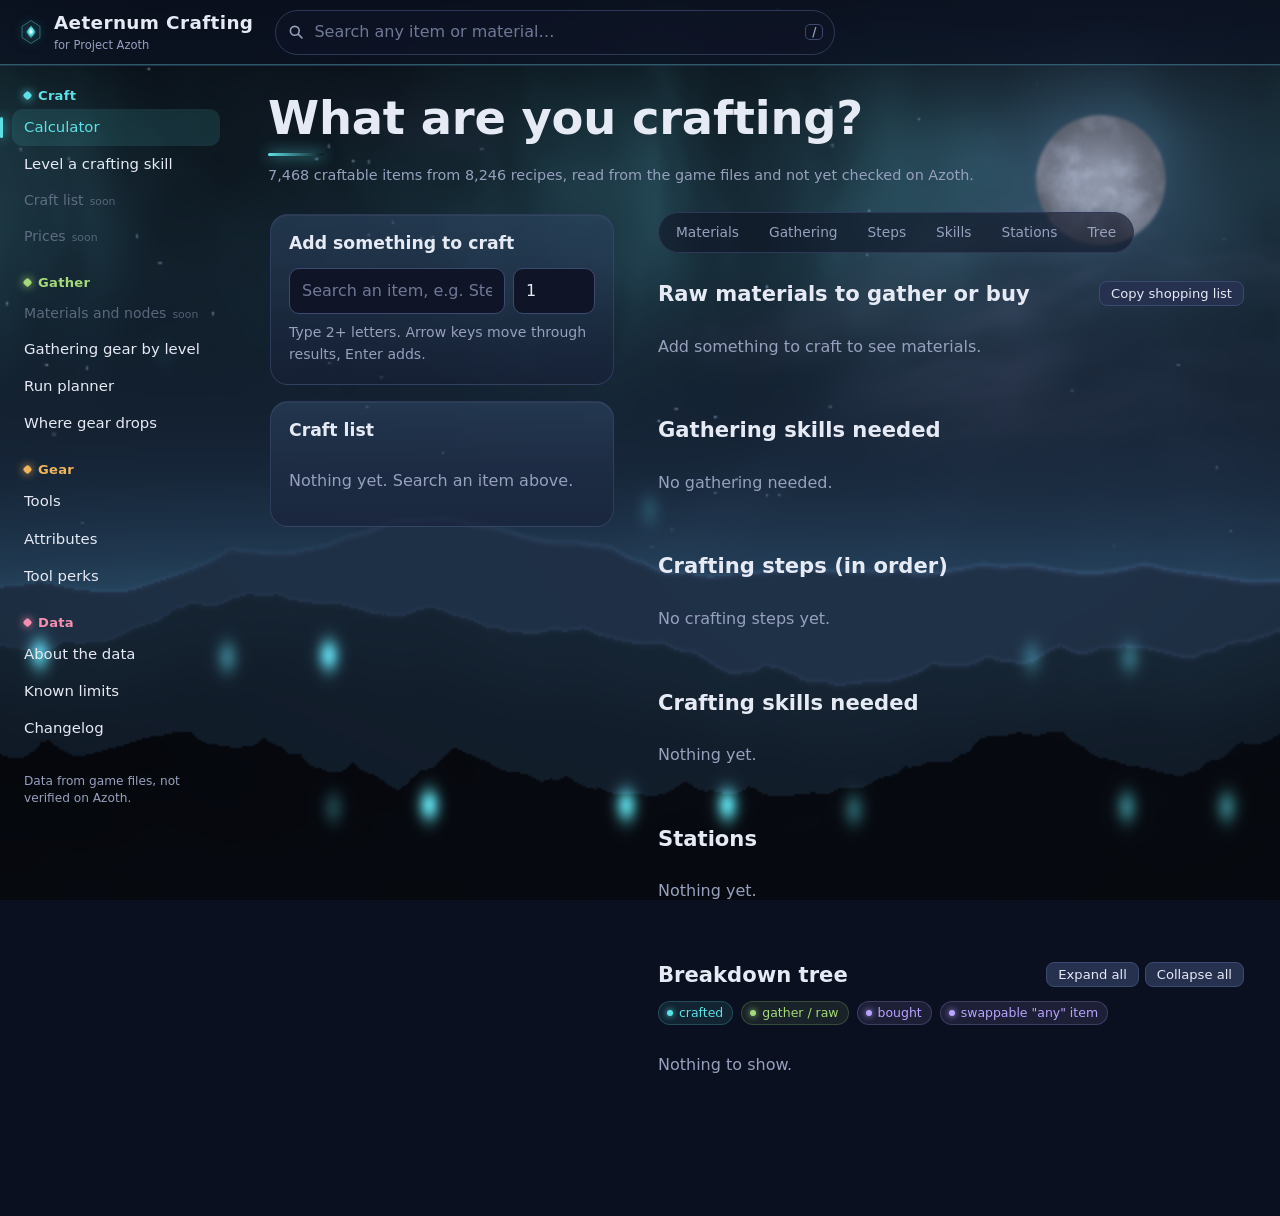
==== commit 295ba652: "New page: where gathering gear drops Traces each gathering tool, clothing piece and bag through the " ====
--- a/index.html
+++ b/index.html
@@ -1,5 +1,5 @@
 <!DOCTYPE html>
-<html lang="en" data-v="20261128e">
+<html lang="en" data-v="20261128f">
 <head>
 <meta charset="utf-8">
 <meta name="viewport" content="width=device-width, initial-scale=1">
@@ -7,9 +7,9 @@
 <meta name="theme-color" content="#141A2E">
 <link rel="icon" href="data:image/svg+xml,%3Csvg xmlns=%22http://www.w3.org/2000/svg%22 viewBox=%220 0 32 32%22%3E%3Cpath d=%22M16 4 24 16 16 28 8 16Z%22 fill=%22%235CE1E6%22/%3E%3C/svg%3E">
 <title>Aeternum Crafting</title>
-<link rel="stylesheet" href="css/tokens.css?v=20261128e">
-<link rel="stylesheet" href="css/layout.css?v=20261128e">
-<link rel="stylesheet" href="css/components.css?v=20261128e">
+<link rel="stylesheet" href="css/tokens.css?v=20261128f">
+<link rel="stylesheet" href="css/layout.css?v=20261128f">
+<link rel="stylesheet" href="css/components.css?v=20261128f">
 </head>
 <body>
 <a class="skip" href="#main">Skip to content</a>
@@ -31,29 +31,30 @@
 </div>
 <noscript><p style="padding:20px">This tool needs JavaScript turned on.</p></noscript>
 <!-- core -->
-<script src="js/lib/calc.js?v=20261128e"></script>
-<script src="js/lib/plan.js?v=20261128e"></script>
-<script src="js/lib/level.js?v=20261128e"></script>
-<script src="js/core/util.js?v=20261128e"></script>
-<script src="js/core/storage.js?v=20261128e"></script>
-<script src="js/core/data.js?v=20261128e"></script>
-<script src="js/core/search.js?v=20261128e"></script>
-<script src="js/core/router.js?v=20261128e"></script>
-<script src="js/core/sky.js?v=20261128e"></script>
-<script src="js/core/flow.js?v=20261128e"></script>
+<script src="js/lib/calc.js?v=20261128f"></script>
+<script src="js/lib/plan.js?v=20261128f"></script>
+<script src="js/lib/level.js?v=20261128f"></script>
+<script src="js/core/util.js?v=20261128f"></script>
+<script src="js/core/storage.js?v=20261128f"></script>
+<script src="js/core/data.js?v=20261128f"></script>
+<script src="js/core/search.js?v=20261128f"></script>
+<script src="js/core/router.js?v=20261128f"></script>
+<script src="js/core/sky.js?v=20261128f"></script>
+<script src="js/core/flow.js?v=20261128f"></script>
 <!-- pages: one file each -->
-<script src="js/pages/calculator.js?v=20261128e"></script>
-<script src="js/pages/item.js?v=20261128e"></script>
-<script src="js/pages/gear.js?v=20261128e"></script>
-<script src="js/pages/runs.js?v=20261128e"></script>
-<script src="js/pages/levelling.js?v=20261128e"></script>
-<script src="js/pages/tools.js?v=20261128e"></script>
-<script src="js/pages/attributes.js?v=20261128e"></script>
-<script src="js/pages/perks.js?v=20261128e"></script>
-<script src="js/pages/about.js?v=20261128e"></script>
-<script src="js/pages/limits.js?v=20261128e"></script>
-<script src="js/pages/changelog.js?v=20261128e"></script>
+<script src="js/pages/calculator.js?v=20261128f"></script>
+<script src="js/pages/item.js?v=20261128f"></script>
+<script src="js/pages/gear.js?v=20261128f"></script>
+<script src="js/pages/runs.js?v=20261128f"></script>
+<script src="js/pages/drops.js?v=20261128f"></script>
+<script src="js/pages/levelling.js?v=20261128f"></script>
+<script src="js/pages/tools.js?v=20261128f"></script>
+<script src="js/pages/attributes.js?v=20261128f"></script>
+<script src="js/pages/perks.js?v=20261128f"></script>
+<script src="js/pages/about.js?v=20261128f"></script>
+<script src="js/pages/limits.js?v=20261128f"></script>
+<script src="js/pages/changelog.js?v=20261128f"></script>
 <!-- menu and start-up -->
-<script src="js/app.js?v=20261128e"></script>
+<script src="js/app.js?v=20261128f"></script>
 </body>
 </html>
--- a/css/components.css
+++ b/css/components.css
@@ -430,3 +430,25 @@
 .bagcols{display:grid;grid-template-columns:minmax(0,1.6fr) minmax(0,1fr);gap:18px;align-items:start;margin-bottom:14px}
 .bagcols .slot{border:1px solid var(--line2);border-radius:14px;padding:14px;display:flex;flex-direction:column;gap:4px}
 @media (max-width:820px){.bagcols{grid-template-columns:minmax(0,1fr)}}
+/* Where gear drops */
+.seg button{display:inline-flex;align-items:center;gap:7px;padding:7px 16px;border-radius:10px;border:0;background:none;color:var(--mute);font:600 .95rem var(--display);font-stretch:90%;cursor:pointer}
+.seg button:hover{color:var(--mist);background:var(--slate2)}
+.seg button[style]::before{content:"";width:8px;height:8px;border-radius:50%;background:var(--c);box-shadow:0 0 8px var(--c)}
+.seg button[aria-current]{color:#071018;background:var(--c)}
+.dfilters{display:flex;flex-wrap:wrap;gap:12px 20px;align-items:center;margin-bottom:6px}
+.dfilters .seg{margin:0}
+.dq{display:flex;gap:8px;align-items:center;font-weight:600}
+.dq input{width:min(260px,60vw)}
+.dlist{display:grid;grid-template-columns:repeat(auto-fill,minmax(min(440px,100%),1fr));gap:16px;align-items:start}
+.dcard{border-top:3px solid var(--a);margin:0}
+.dcard header{display:flex;flex-wrap:wrap;gap:4px 12px;align-items:baseline;margin-bottom:8px}
+.dcard header b{font-size:1.05rem}
+.dcard.lit{box-shadow:0 0 0 2px var(--a),0 0 24px color-mix(in srgb,var(--a) 40%,transparent)}
+.droute{padding:10px 0;border-top:1px solid var(--line)}
+.droute h4{margin:0 0 4px;font-size:.8rem;letter-spacing:.06em;text-transform:uppercase;color:var(--mute)}
+.droute p{margin:4px 0}
+.dz .k{margin-right:8px;font-weight:600}
+.dz .b{margin:2px 4px 2px 0}
+.dz small{opacity:.7}
+.dcre{columns:2 220px;margin:8px 0 0;padding-left:18px}
+.dcre li{break-inside:avoid;margin:2px 0}
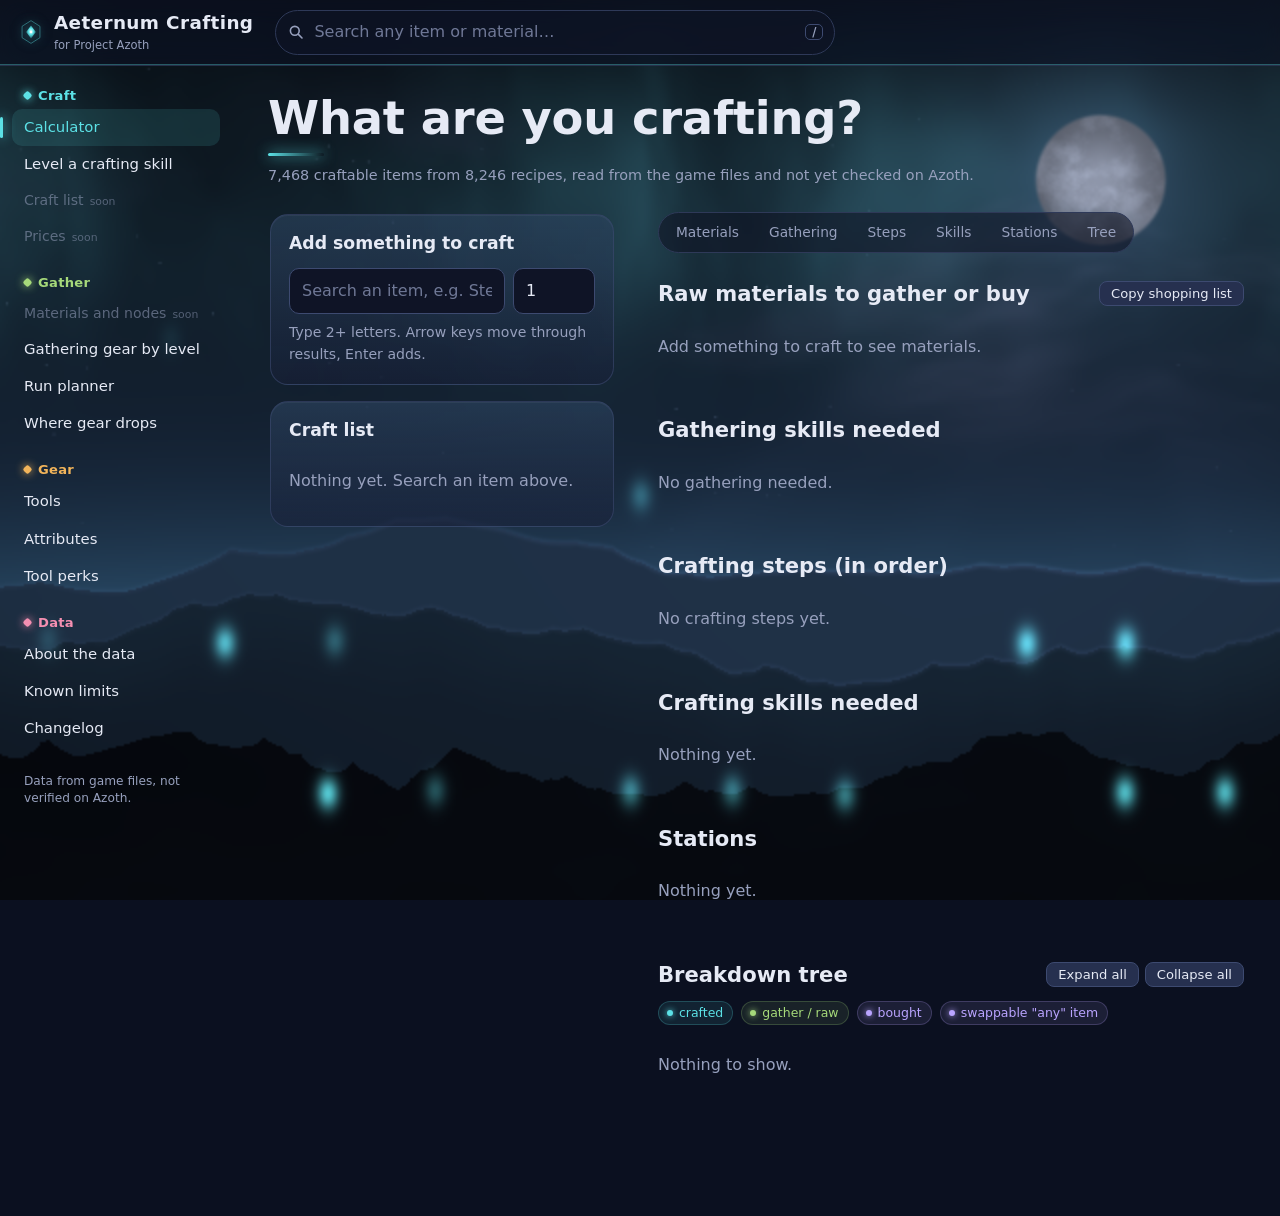
==== commit 025b4640: "Fix the attribute +/- buttons They shared a class name with the calculator's step rows and picked up" ====
--- a/index.html
+++ b/index.html
@@ -1,5 +1,5 @@
 <!DOCTYPE html>
-<html lang="en" data-v="20261128f">
+<html lang="en" data-v="20261128g">
 <head>
 <meta charset="utf-8">
 <meta name="viewport" content="width=device-width, initial-scale=1">
@@ -7,9 +7,9 @@
 <meta name="theme-color" content="#141A2E">
 <link rel="icon" href="data:image/svg+xml,%3Csvg xmlns=%22http://www.w3.org/2000/svg%22 viewBox=%220 0 32 32%22%3E%3Cpath d=%22M16 4 24 16 16 28 8 16Z%22 fill=%22%235CE1E6%22/%3E%3C/svg%3E">
 <title>Aeternum Crafting</title>
-<link rel="stylesheet" href="css/tokens.css?v=20261128f">
-<link rel="stylesheet" href="css/layout.css?v=20261128f">
-<link rel="stylesheet" href="css/components.css?v=20261128f">
+<link rel="stylesheet" href="css/tokens.css?v=20261128g">
+<link rel="stylesheet" href="css/layout.css?v=20261128g">
+<link rel="stylesheet" href="css/components.css?v=20261128g">
 </head>
 <body>
 <a class="skip" href="#main">Skip to content</a>
@@ -31,30 +31,30 @@
 </div>
 <noscript><p style="padding:20px">This tool needs JavaScript turned on.</p></noscript>
 <!-- core -->
-<script src="js/lib/calc.js?v=20261128f"></script>
-<script src="js/lib/plan.js?v=20261128f"></script>
-<script src="js/lib/level.js?v=20261128f"></script>
-<script src="js/core/util.js?v=20261128f"></script>
-<script src="js/core/storage.js?v=20261128f"></script>
-<script src="js/core/data.js?v=20261128f"></script>
-<script src="js/core/search.js?v=20261128f"></script>
-<script src="js/core/router.js?v=20261128f"></script>
-<script src="js/core/sky.js?v=20261128f"></script>
-<script src="js/core/flow.js?v=20261128f"></script>
+<script src="js/lib/calc.js?v=20261128g"></script>
+<script src="js/lib/plan.js?v=20261128g"></script>
+<script src="js/lib/level.js?v=20261128g"></script>
+<script src="js/core/util.js?v=20261128g"></script>
+<script src="js/core/storage.js?v=20261128g"></script>
+<script src="js/core/data.js?v=20261128g"></script>
+<script src="js/core/search.js?v=20261128g"></script>
+<script src="js/core/router.js?v=20261128g"></script>
+<script src="js/core/sky.js?v=20261128g"></script>
+<script src="js/core/flow.js?v=20261128g"></script>
 <!-- pages: one file each -->
-<script src="js/pages/calculator.js?v=20261128f"></script>
-<script src="js/pages/item.js?v=20261128f"></script>
-<script src="js/pages/gear.js?v=20261128f"></script>
-<script src="js/pages/runs.js?v=20261128f"></script>
-<script src="js/pages/drops.js?v=20261128f"></script>
-<script src="js/pages/levelling.js?v=20261128f"></script>
-<script src="js/pages/tools.js?v=20261128f"></script>
-<script src="js/pages/attributes.js?v=20261128f"></script>
-<script src="js/pages/perks.js?v=20261128f"></script>
-<script src="js/pages/about.js?v=20261128f"></script>
-<script src="js/pages/limits.js?v=20261128f"></script>
-<script src="js/pages/changelog.js?v=20261128f"></script>
+<script src="js/pages/calculator.js?v=20261128g"></script>
+<script src="js/pages/item.js?v=20261128g"></script>
+<script src="js/pages/gear.js?v=20261128g"></script>
+<script src="js/pages/runs.js?v=20261128g"></script>
+<script src="js/pages/drops.js?v=20261128g"></script>
+<script src="js/pages/levelling.js?v=20261128g"></script>
+<script src="js/pages/tools.js?v=20261128g"></script>
+<script src="js/pages/attributes.js?v=20261128g"></script>
+<script src="js/pages/perks.js?v=20261128g"></script>
+<script src="js/pages/about.js?v=20261128g"></script>
+<script src="js/pages/limits.js?v=20261128g"></script>
+<script src="js/pages/changelog.js?v=20261128g"></script>
 <!-- menu and start-up -->
-<script src="js/app.js?v=20261128f"></script>
+<script src="js/app.js?v=20261128g"></script>
 </body>
 </html>
--- a/css/components.css
+++ b/css/components.css
@@ -334,7 +334,7 @@
 .ahead b{font:600 1.15rem var(--display);font-stretch:88%;color:var(--a);min-width:7.5em}
 .ahead .muted{font-size:.8rem}
 .actl{display:flex;align-items:center;gap:8px;margin-top:6px}
-.actl .step{width:32px;padding:4px 0;font-weight:700}
+.actl .astep{width:34px;height:34px;padding:0;display:grid;place-items:center;flex:none;font:700 1.1rem/1 var(--body)}
 .anum{width:74px;padding:6px 8px;text-align:center;font:600 1rem var(--display)}
 .slider{position:relative;flex:1;height:30px}
 .slider .track{position:absolute;left:8px;right:8px;top:12px;height:6px;border-radius:3px;background:rgba(15,20,38,.9);border:1px solid var(--line)}
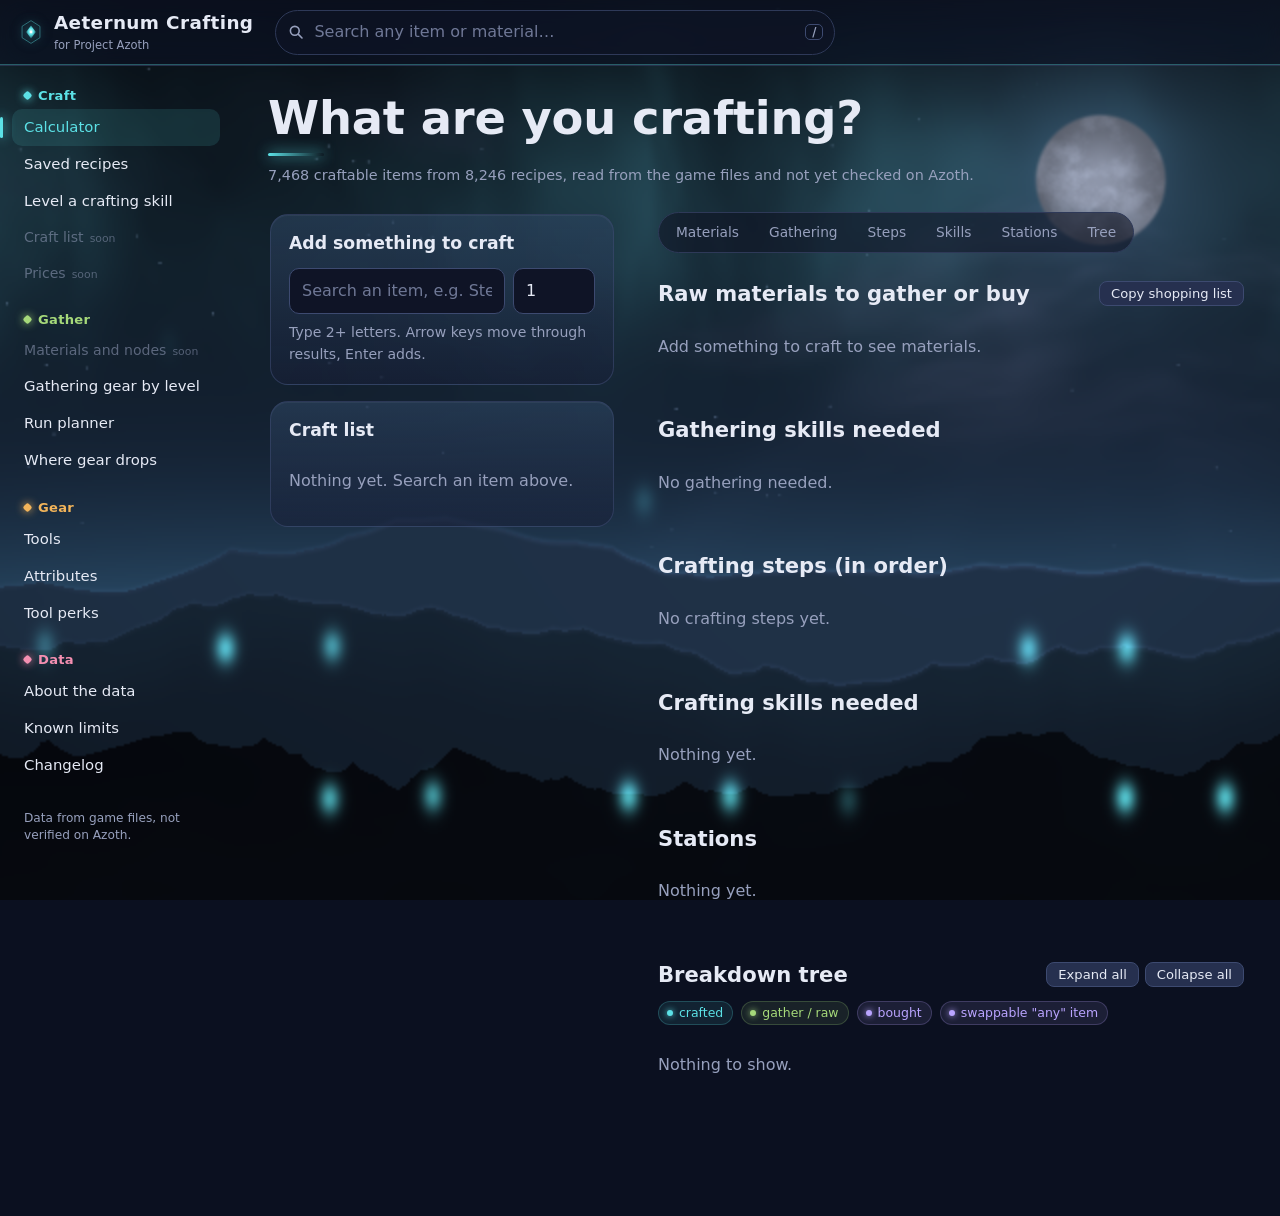
==== commit 8c4e4f08: "Saved recipes, with optional Discord sign-in Save any item from the calculator or its page and find " ====
--- a/index.html
+++ b/index.html
@@ -1,5 +1,5 @@
 <!DOCTYPE html>
-<html lang="en" data-v="20261128g">
+<html lang="en" data-v="20261128i">
 <head>
 <meta charset="utf-8">
 <meta name="viewport" content="width=device-width, initial-scale=1">
@@ -7,9 +7,9 @@
 <meta name="theme-color" content="#141A2E">
 <link rel="icon" href="data:image/svg+xml,%3Csvg xmlns=%22http://www.w3.org/2000/svg%22 viewBox=%220 0 32 32%22%3E%3Cpath d=%22M16 4 24 16 16 28 8 16Z%22 fill=%22%235CE1E6%22/%3E%3C/svg%3E">
 <title>Aeternum Crafting</title>
-<link rel="stylesheet" href="css/tokens.css?v=20261128g">
-<link rel="stylesheet" href="css/layout.css?v=20261128g">
-<link rel="stylesheet" href="css/components.css?v=20261128g">
+<link rel="stylesheet" href="css/tokens.css?v=20261128i">
+<link rel="stylesheet" href="css/layout.css?v=20261128i">
+<link rel="stylesheet" href="css/components.css?v=20261128i">
 </head>
 <body>
 <a class="skip" href="#main">Skip to content</a>
@@ -24,6 +24,7 @@
     <kbd aria-hidden="true">/</kbd>
     <div id="gsugg" class="sugg" hidden></div>
   </div>
+  <div class="acct" id="acct"></div>
 </div></header>
 <div class="shell">
   <nav class="side" id="side" aria-label="Sections"></nav>
@@ -31,30 +32,33 @@
 </div>
 <noscript><p style="padding:20px">This tool needs JavaScript turned on.</p></noscript>
 <!-- core -->
-<script src="js/lib/calc.js?v=20261128g"></script>
-<script src="js/lib/plan.js?v=20261128g"></script>
-<script src="js/lib/level.js?v=20261128g"></script>
-<script src="js/core/util.js?v=20261128g"></script>
-<script src="js/core/storage.js?v=20261128g"></script>
-<script src="js/core/data.js?v=20261128g"></script>
-<script src="js/core/search.js?v=20261128g"></script>
-<script src="js/core/router.js?v=20261128g"></script>
-<script src="js/core/sky.js?v=20261128g"></script>
-<script src="js/core/flow.js?v=20261128g"></script>
+<script src="js/lib/calc.js?v=20261128i"></script>
+<script src="js/lib/plan.js?v=20261128i"></script>
+<script src="js/lib/level.js?v=20261128i"></script>
+<script src="js/core/util.js?v=20261128i"></script>
+<script src="js/core/storage.js?v=20261128i"></script>
+<script src="js/core/config.js?v=20261128i"></script>
+<script src="js/core/auth.js?v=20261128i"></script>
+<script src="js/core/data.js?v=20261128i"></script>
+<script src="js/core/search.js?v=20261128i"></script>
+<script src="js/core/router.js?v=20261128i"></script>
+<script src="js/core/sky.js?v=20261128i"></script>
+<script src="js/core/flow.js?v=20261128i"></script>
 <!-- pages: one file each -->
-<script src="js/pages/calculator.js?v=20261128g"></script>
-<script src="js/pages/item.js?v=20261128g"></script>
-<script src="js/pages/gear.js?v=20261128g"></script>
-<script src="js/pages/runs.js?v=20261128g"></script>
-<script src="js/pages/drops.js?v=20261128g"></script>
-<script src="js/pages/levelling.js?v=20261128g"></script>
-<script src="js/pages/tools.js?v=20261128g"></script>
-<script src="js/pages/attributes.js?v=20261128g"></script>
-<script src="js/pages/perks.js?v=20261128g"></script>
-<script src="js/pages/about.js?v=20261128g"></script>
-<script src="js/pages/limits.js?v=20261128g"></script>
-<script src="js/pages/changelog.js?v=20261128g"></script>
+<script src="js/pages/calculator.js?v=20261128i"></script>
+<script src="js/pages/saved.js?v=20261128i"></script>
+<script src="js/pages/item.js?v=20261128i"></script>
+<script src="js/pages/gear.js?v=20261128i"></script>
+<script src="js/pages/runs.js?v=20261128i"></script>
+<script src="js/pages/drops.js?v=20261128i"></script>
+<script src="js/pages/levelling.js?v=20261128i"></script>
+<script src="js/pages/tools.js?v=20261128i"></script>
+<script src="js/pages/attributes.js?v=20261128i"></script>
+<script src="js/pages/perks.js?v=20261128i"></script>
+<script src="js/pages/about.js?v=20261128i"></script>
+<script src="js/pages/limits.js?v=20261128i"></script>
+<script src="js/pages/changelog.js?v=20261128i"></script>
 <!-- menu and start-up -->
-<script src="js/app.js?v=20261128g"></script>
+<script src="js/app.js?v=20261128i"></script>
 </body>
 </html>
--- a/css/components.css
+++ b/css/components.css
@@ -452,3 +452,22 @@
 .dz small{opacity:.7}
 .dcre{columns:2 220px;margin:8px 0 0;padding-left:18px}
 .dcre li{break-inside:avoid;margin:2px 0}
+/* Sign in and saved recipes */
+.acct{display:flex;align-items:center;gap:8px;margin-left:auto;flex:none}
+.acct:empty{display:none}
+.acct .who{display:flex;align-items:center;gap:8px;font-weight:600;max-width:180px}
+.acct .who span{overflow:hidden;text-overflow:ellipsis;white-space:nowrap}
+.acct img{border-radius:50%;flex:none}
+button.discord{display:inline-flex;align-items:center;gap:8px;padding:7px 14px;border-radius:10px;border:0;background:#5865F2;color:#fff;font:600 .9rem var(--body);cursor:pointer}
+button.discord:hover{background:#4752C4}
+button.discord svg{width:18px;height:18px}
+.savebtn{white-space:nowrap}
+.savebtn[aria-pressed=true]{color:#071018;background:var(--accent);border-color:var(--accent)}
+h1 .savebtn{vertical-align:middle;font:600 .85rem var(--body);margin-left:8px}
+.savenote{margin-bottom:18px}
+.savelist{display:grid;grid-template-columns:repeat(auto-fill,minmax(min(380px,100%),1fr));gap:14px}
+.saved{display:flex;flex-direction:column;gap:10px;margin:0}
+.saved b{display:block}
+.saved .act{display:flex;flex-wrap:wrap;gap:8px;align-items:center}
+.saved .act input{width:70px;margin-left:6px}
+@media (max-width:620px){button.discord{padding:6px 10px;font-size:.8rem}.acct .who span{display:none}}
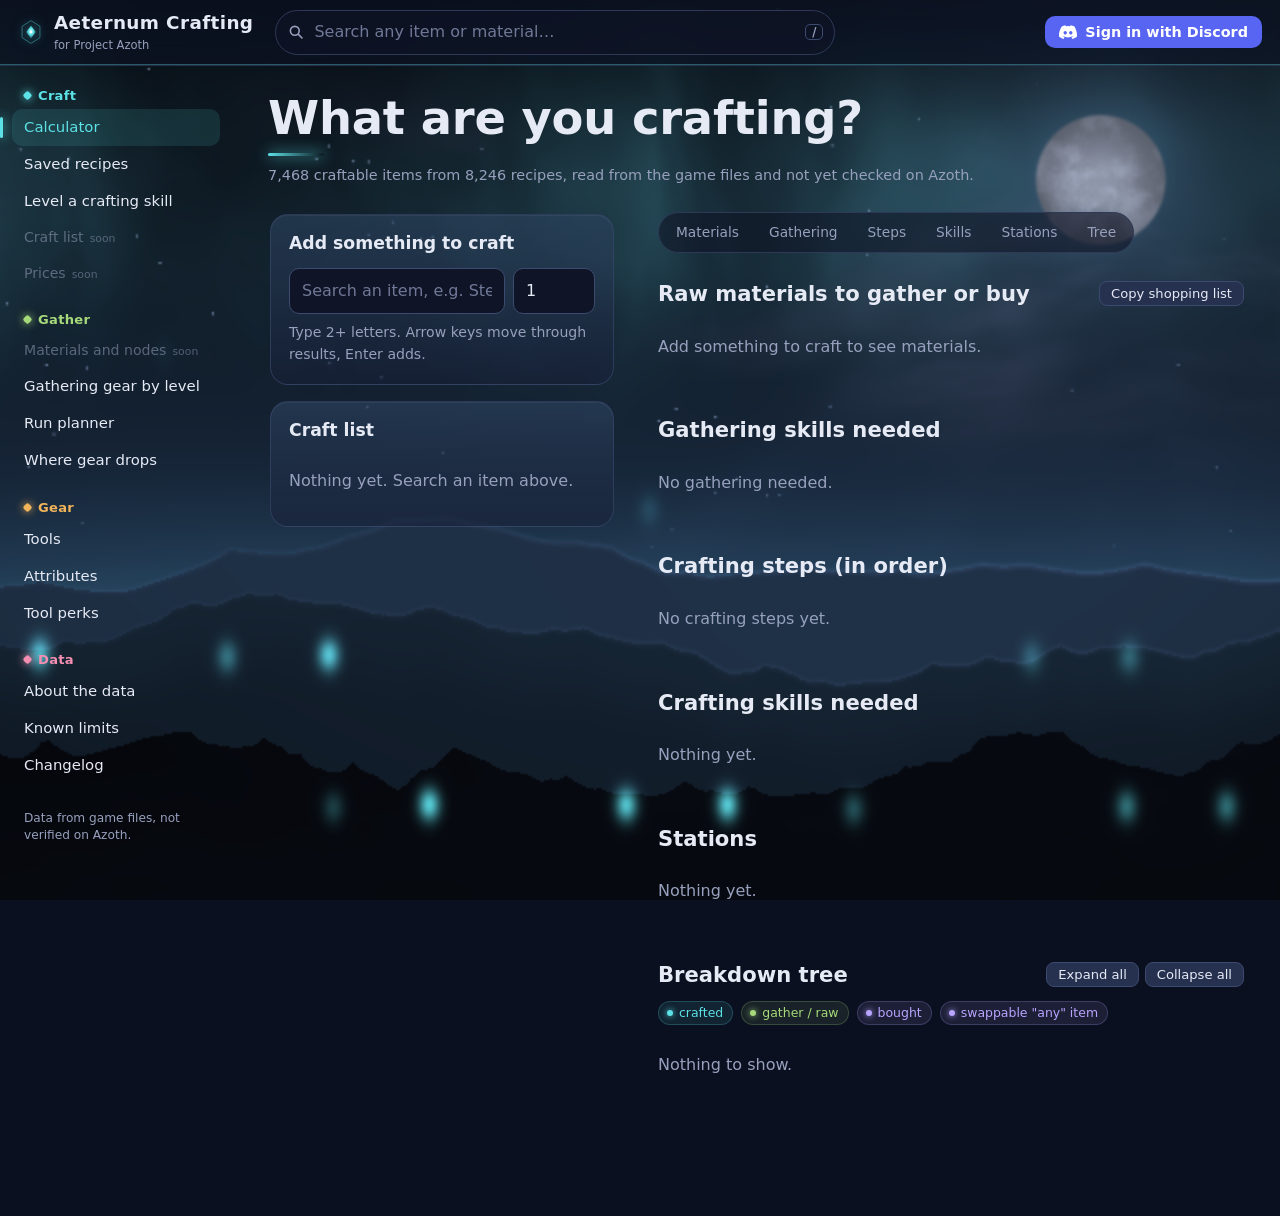
==== commit b66092c7: "Turn on Discord sign-in Fill in the Supabase project address and its public key, explain the table g" ====
--- a/index.html
+++ b/index.html
@@ -1,5 +1,5 @@
 <!DOCTYPE html>
-<html lang="en" data-v="20261128i">
+<html lang="en" data-v="20261128j">
 <head>
 <meta charset="utf-8">
 <meta name="viewport" content="width=device-width, initial-scale=1">
@@ -7,9 +7,9 @@
 <meta name="theme-color" content="#141A2E">
 <link rel="icon" href="data:image/svg+xml,%3Csvg xmlns=%22http://www.w3.org/2000/svg%22 viewBox=%220 0 32 32%22%3E%3Cpath d=%22M16 4 24 16 16 28 8 16Z%22 fill=%22%235CE1E6%22/%3E%3C/svg%3E">
 <title>Aeternum Crafting</title>
-<link rel="stylesheet" href="css/tokens.css?v=20261128i">
-<link rel="stylesheet" href="css/layout.css?v=20261128i">
-<link rel="stylesheet" href="css/components.css?v=20261128i">
+<link rel="stylesheet" href="css/tokens.css?v=20261128j">
+<link rel="stylesheet" href="css/layout.css?v=20261128j">
+<link rel="stylesheet" href="css/components.css?v=20261128j">
 </head>
 <body>
 <a class="skip" href="#main">Skip to content</a>
@@ -32,33 +32,33 @@
 </div>
 <noscript><p style="padding:20px">This tool needs JavaScript turned on.</p></noscript>
 <!-- core -->
-<script src="js/lib/calc.js?v=20261128i"></script>
-<script src="js/lib/plan.js?v=20261128i"></script>
-<script src="js/lib/level.js?v=20261128i"></script>
-<script src="js/core/util.js?v=20261128i"></script>
-<script src="js/core/storage.js?v=20261128i"></script>
-<script src="js/core/config.js?v=20261128i"></script>
-<script src="js/core/auth.js?v=20261128i"></script>
-<script src="js/core/data.js?v=20261128i"></script>
-<script src="js/core/search.js?v=20261128i"></script>
-<script src="js/core/router.js?v=20261128i"></script>
-<script src="js/core/sky.js?v=20261128i"></script>
-<script src="js/core/flow.js?v=20261128i"></script>
+<script src="js/lib/calc.js?v=20261128j"></script>
+<script src="js/lib/plan.js?v=20261128j"></script>
+<script src="js/lib/level.js?v=20261128j"></script>
+<script src="js/core/util.js?v=20261128j"></script>
+<script src="js/core/storage.js?v=20261128j"></script>
+<script src="js/core/config.js?v=20261128j"></script>
+<script src="js/core/auth.js?v=20261128j"></script>
+<script src="js/core/data.js?v=20261128j"></script>
+<script src="js/core/search.js?v=20261128j"></script>
+<script src="js/core/router.js?v=20261128j"></script>
+<script src="js/core/sky.js?v=20261128j"></script>
+<script src="js/core/flow.js?v=20261128j"></script>
 <!-- pages: one file each -->
-<script src="js/pages/calculator.js?v=20261128i"></script>
-<script src="js/pages/saved.js?v=20261128i"></script>
-<script src="js/pages/item.js?v=20261128i"></script>
-<script src="js/pages/gear.js?v=20261128i"></script>
-<script src="js/pages/runs.js?v=20261128i"></script>
-<script src="js/pages/drops.js?v=20261128i"></script>
-<script src="js/pages/levelling.js?v=20261128i"></script>
-<script src="js/pages/tools.js?v=20261128i"></script>
-<script src="js/pages/attributes.js?v=20261128i"></script>
-<script src="js/pages/perks.js?v=20261128i"></script>
-<script src="js/pages/about.js?v=20261128i"></script>
-<script src="js/pages/limits.js?v=20261128i"></script>
-<script src="js/pages/changelog.js?v=20261128i"></script>
+<script src="js/pages/calculator.js?v=20261128j"></script>
+<script src="js/pages/saved.js?v=20261128j"></script>
+<script src="js/pages/item.js?v=20261128j"></script>
+<script src="js/pages/gear.js?v=20261128j"></script>
+<script src="js/pages/runs.js?v=20261128j"></script>
+<script src="js/pages/drops.js?v=20261128j"></script>
+<script src="js/pages/levelling.js?v=20261128j"></script>
+<script src="js/pages/tools.js?v=20261128j"></script>
+<script src="js/pages/attributes.js?v=20261128j"></script>
+<script src="js/pages/perks.js?v=20261128j"></script>
+<script src="js/pages/about.js?v=20261128j"></script>
+<script src="js/pages/limits.js?v=20261128j"></script>
+<script src="js/pages/changelog.js?v=20261128j"></script>
 <!-- menu and start-up -->
-<script src="js/app.js?v=20261128i"></script>
+<script src="js/app.js?v=20261128j"></script>
 </body>
 </html>
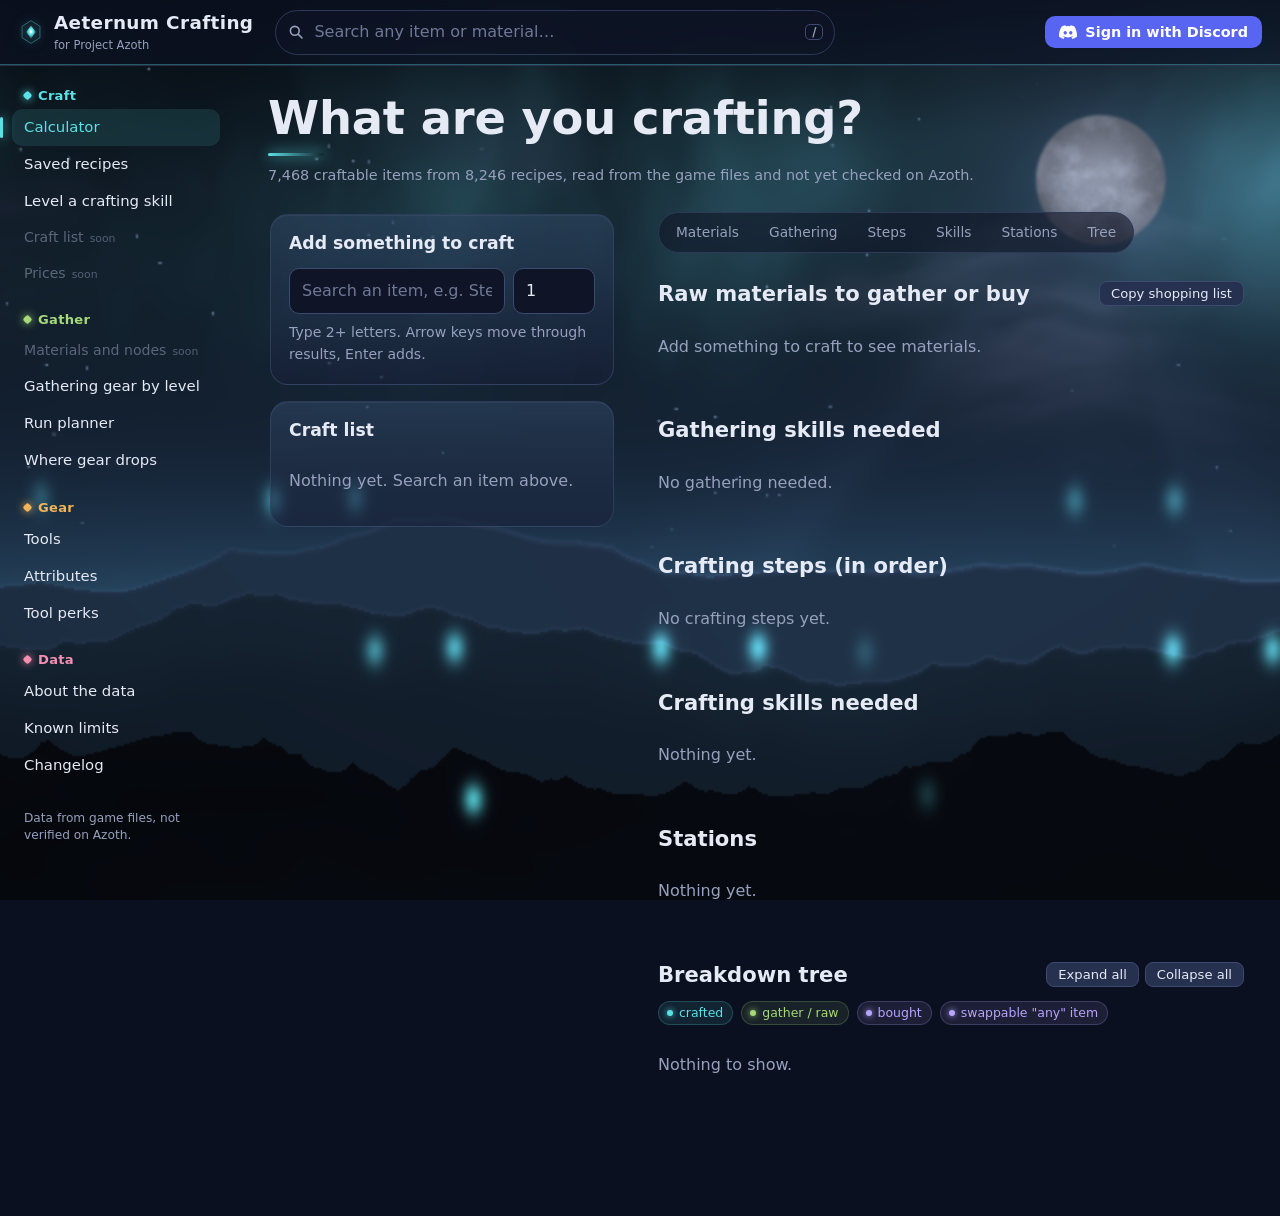
==== commit ed37d9fc: "Lock the site down: security policy, save limit, security guide The page only runs its own scripts a" ====
--- a/index.html
+++ b/index.html
@@ -1,15 +1,19 @@
 <!DOCTYPE html>
-<html lang="en" data-v="20261128j">
+<html lang="en" data-v="20261128k">
 <head>
 <meta charset="utf-8">
 <meta name="viewport" content="width=device-width, initial-scale=1">
+<!-- Security: only this site's own scripts run; data is fetched only from this site and the Supabase project
+     (sign-in and saves); pictures only from this site and Discord avatars. Update connect-src if Supabase changes. -->
+<meta http-equiv="Content-Security-Policy" content="default-src 'self'; script-src 'self'; style-src 'self' 'unsafe-inline'; img-src 'self' data: https://cdn.discordapp.com; connect-src 'self' https://mmzbgmdmlcivxvrpxvir.supabase.co; font-src 'self'; object-src 'none'; base-uri 'self'; form-action 'self'">
+<meta name="referrer" content="strict-origin-when-cross-origin">
 <meta name="color-scheme" content="dark">
 <meta name="theme-color" content="#141A2E">
 <link rel="icon" href="data:image/svg+xml,%3Csvg xmlns=%22http://www.w3.org/2000/svg%22 viewBox=%220 0 32 32%22%3E%3Cpath d=%22M16 4 24 16 16 28 8 16Z%22 fill=%22%235CE1E6%22/%3E%3C/svg%3E">
 <title>Aeternum Crafting</title>
-<link rel="stylesheet" href="css/tokens.css?v=20261128j">
-<link rel="stylesheet" href="css/layout.css?v=20261128j">
-<link rel="stylesheet" href="css/components.css?v=20261128j">
+<link rel="stylesheet" href="css/tokens.css?v=20261128k">
+<link rel="stylesheet" href="css/layout.css?v=20261128k">
+<link rel="stylesheet" href="css/components.css?v=20261128k">
 </head>
 <body>
 <a class="skip" href="#main">Skip to content</a>
@@ -32,33 +36,33 @@
 </div>
 <noscript><p style="padding:20px">This tool needs JavaScript turned on.</p></noscript>
 <!-- core -->
-<script src="js/lib/calc.js?v=20261128j"></script>
-<script src="js/lib/plan.js?v=20261128j"></script>
-<script src="js/lib/level.js?v=20261128j"></script>
-<script src="js/core/util.js?v=20261128j"></script>
-<script src="js/core/storage.js?v=20261128j"></script>
-<script src="js/core/config.js?v=20261128j"></script>
-<script src="js/core/auth.js?v=20261128j"></script>
-<script src="js/core/data.js?v=20261128j"></script>
-<script src="js/core/search.js?v=20261128j"></script>
-<script src="js/core/router.js?v=20261128j"></script>
-<script src="js/core/sky.js?v=20261128j"></script>
-<script src="js/core/flow.js?v=20261128j"></script>
+<script src="js/lib/calc.js?v=20261128k"></script>
+<script src="js/lib/plan.js?v=20261128k"></script>
+<script src="js/lib/level.js?v=20261128k"></script>
+<script src="js/core/util.js?v=20261128k"></script>
+<script src="js/core/storage.js?v=20261128k"></script>
+<script src="js/core/config.js?v=20261128k"></script>
+<script src="js/core/auth.js?v=20261128k"></script>
+<script src="js/core/data.js?v=20261128k"></script>
+<script src="js/core/search.js?v=20261128k"></script>
+<script src="js/core/router.js?v=20261128k"></script>
+<script src="js/core/sky.js?v=20261128k"></script>
+<script src="js/core/flow.js?v=20261128k"></script>
 <!-- pages: one file each -->
-<script src="js/pages/calculator.js?v=20261128j"></script>
-<script src="js/pages/saved.js?v=20261128j"></script>
-<script src="js/pages/item.js?v=20261128j"></script>
-<script src="js/pages/gear.js?v=20261128j"></script>
-<script src="js/pages/runs.js?v=20261128j"></script>
-<script src="js/pages/drops.js?v=20261128j"></script>
-<script src="js/pages/levelling.js?v=20261128j"></script>
-<script src="js/pages/tools.js?v=20261128j"></script>
-<script src="js/pages/attributes.js?v=20261128j"></script>
-<script src="js/pages/perks.js?v=20261128j"></script>
-<script src="js/pages/about.js?v=20261128j"></script>
-<script src="js/pages/limits.js?v=20261128j"></script>
-<script src="js/pages/changelog.js?v=20261128j"></script>
+<script src="js/pages/calculator.js?v=20261128k"></script>
+<script src="js/pages/saved.js?v=20261128k"></script>
+<script src="js/pages/item.js?v=20261128k"></script>
+<script src="js/pages/gear.js?v=20261128k"></script>
+<script src="js/pages/runs.js?v=20261128k"></script>
+<script src="js/pages/drops.js?v=20261128k"></script>
+<script src="js/pages/levelling.js?v=20261128k"></script>
+<script src="js/pages/tools.js?v=20261128k"></script>
+<script src="js/pages/attributes.js?v=20261128k"></script>
+<script src="js/pages/perks.js?v=20261128k"></script>
+<script src="js/pages/about.js?v=20261128k"></script>
+<script src="js/pages/limits.js?v=20261128k"></script>
+<script src="js/pages/changelog.js?v=20261128k"></script>
 <!-- menu and start-up -->
-<script src="js/app.js?v=20261128j"></script>
+<script src="js/app.js?v=20261128k"></script>
 </body>
 </html>
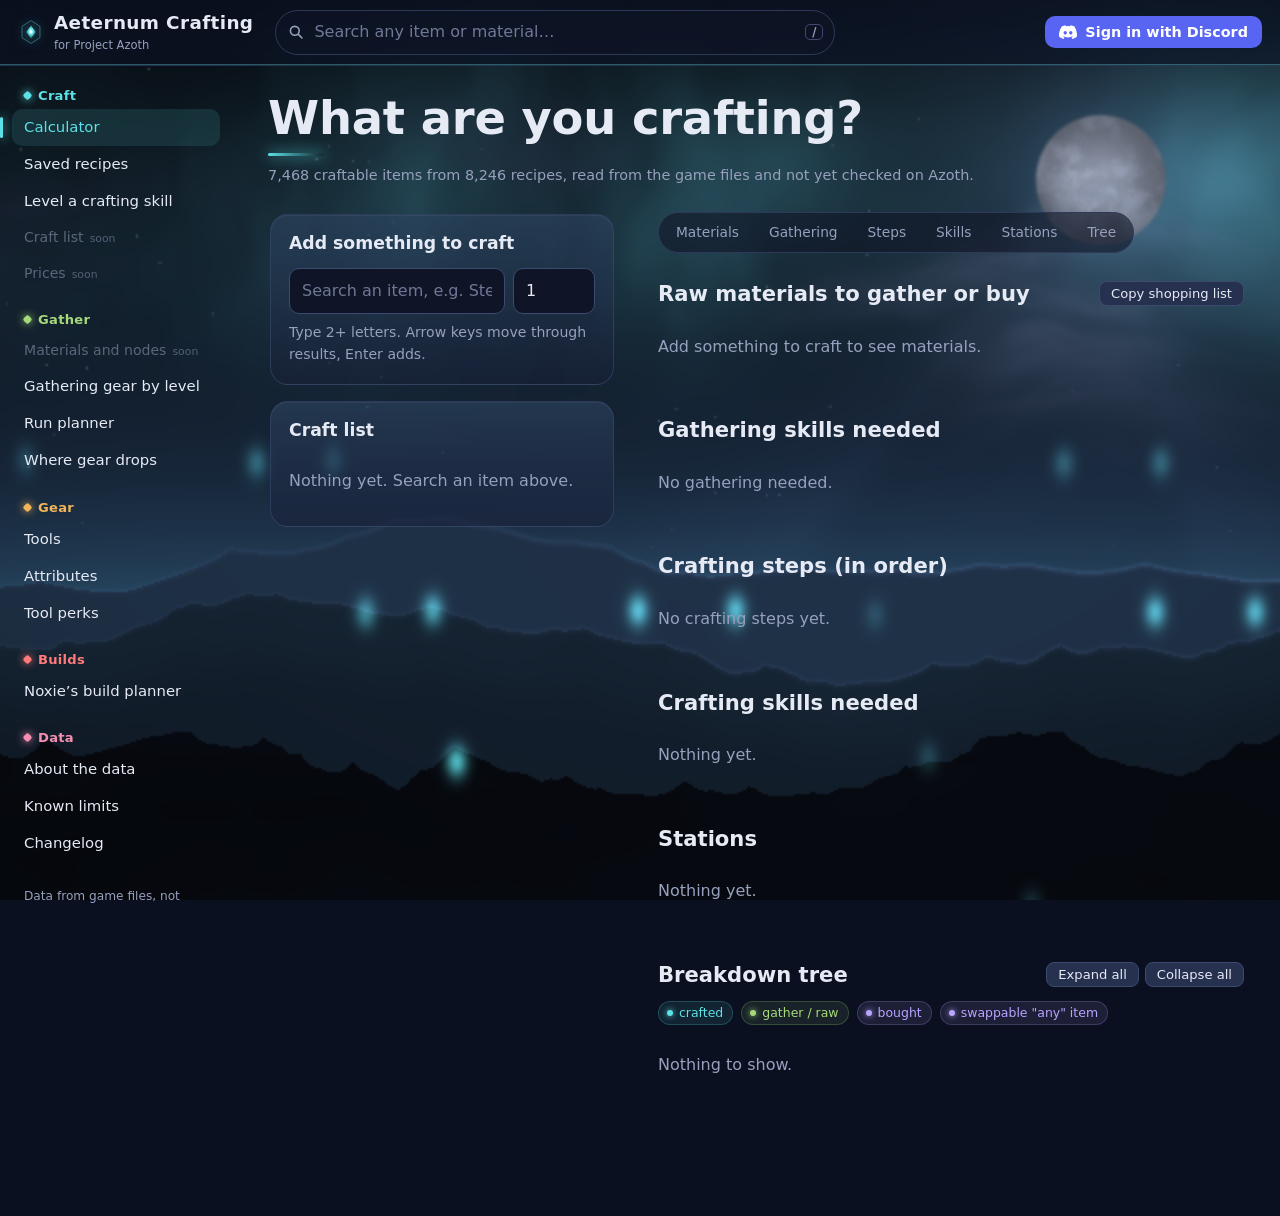
==== commit 427fd52c: "Add a Builds section with Noxie's build planner Explains what Noxie's New World Vault covers and lin" ====
--- a/index.html
+++ b/index.html
@@ -1,5 +1,5 @@
 <!DOCTYPE html>
-<html lang="en" data-v="20261128k">
+<html lang="en" data-v="20261128l">
 <head>
 <meta charset="utf-8">
 <meta name="viewport" content="width=device-width, initial-scale=1">
@@ -11,9 +11,9 @@
 <meta name="theme-color" content="#141A2E">
 <link rel="icon" href="data:image/svg+xml,%3Csvg xmlns=%22http://www.w3.org/2000/svg%22 viewBox=%220 0 32 32%22%3E%3Cpath d=%22M16 4 24 16 16 28 8 16Z%22 fill=%22%235CE1E6%22/%3E%3C/svg%3E">
 <title>Aeternum Crafting</title>
-<link rel="stylesheet" href="css/tokens.css?v=20261128k">
-<link rel="stylesheet" href="css/layout.css?v=20261128k">
-<link rel="stylesheet" href="css/components.css?v=20261128k">
+<link rel="stylesheet" href="css/tokens.css?v=20261128l">
+<link rel="stylesheet" href="css/layout.css?v=20261128l">
+<link rel="stylesheet" href="css/components.css?v=20261128l">
 </head>
 <body>
 <a class="skip" href="#main">Skip to content</a>
@@ -36,33 +36,34 @@
 </div>
 <noscript><p style="padding:20px">This tool needs JavaScript turned on.</p></noscript>
 <!-- core -->
-<script src="js/lib/calc.js?v=20261128k"></script>
-<script src="js/lib/plan.js?v=20261128k"></script>
-<script src="js/lib/level.js?v=20261128k"></script>
-<script src="js/core/util.js?v=20261128k"></script>
-<script src="js/core/storage.js?v=20261128k"></script>
-<script src="js/core/config.js?v=20261128k"></script>
-<script src="js/core/auth.js?v=20261128k"></script>
-<script src="js/core/data.js?v=20261128k"></script>
-<script src="js/core/search.js?v=20261128k"></script>
-<script src="js/core/router.js?v=20261128k"></script>
-<script src="js/core/sky.js?v=20261128k"></script>
-<script src="js/core/flow.js?v=20261128k"></script>
+<script src="js/lib/calc.js?v=20261128l"></script>
+<script src="js/lib/plan.js?v=20261128l"></script>
+<script src="js/lib/level.js?v=20261128l"></script>
+<script src="js/core/util.js?v=20261128l"></script>
+<script src="js/core/storage.js?v=20261128l"></script>
+<script src="js/core/config.js?v=20261128l"></script>
+<script src="js/core/auth.js?v=20261128l"></script>
+<script src="js/core/data.js?v=20261128l"></script>
+<script src="js/core/search.js?v=20261128l"></script>
+<script src="js/core/router.js?v=20261128l"></script>
+<script src="js/core/sky.js?v=20261128l"></script>
+<script src="js/core/flow.js?v=20261128l"></script>
 <!-- pages: one file each -->
-<script src="js/pages/calculator.js?v=20261128k"></script>
-<script src="js/pages/saved.js?v=20261128k"></script>
-<script src="js/pages/item.js?v=20261128k"></script>
-<script src="js/pages/gear.js?v=20261128k"></script>
-<script src="js/pages/runs.js?v=20261128k"></script>
-<script src="js/pages/drops.js?v=20261128k"></script>
-<script src="js/pages/levelling.js?v=20261128k"></script>
-<script src="js/pages/tools.js?v=20261128k"></script>
-<script src="js/pages/attributes.js?v=20261128k"></script>
-<script src="js/pages/perks.js?v=20261128k"></script>
-<script src="js/pages/about.js?v=20261128k"></script>
-<script src="js/pages/limits.js?v=20261128k"></script>
-<script src="js/pages/changelog.js?v=20261128k"></script>
+<script src="js/pages/calculator.js?v=20261128l"></script>
+<script src="js/pages/saved.js?v=20261128l"></script>
+<script src="js/pages/item.js?v=20261128l"></script>
+<script src="js/pages/gear.js?v=20261128l"></script>
+<script src="js/pages/runs.js?v=20261128l"></script>
+<script src="js/pages/drops.js?v=20261128l"></script>
+<script src="js/pages/levelling.js?v=20261128l"></script>
+<script src="js/pages/tools.js?v=20261128l"></script>
+<script src="js/pages/attributes.js?v=20261128l"></script>
+<script src="js/pages/perks.js?v=20261128l"></script>
+<script src="js/pages/noxie.js?v=20261128l"></script>
+<script src="js/pages/about.js?v=20261128l"></script>
+<script src="js/pages/limits.js?v=20261128l"></script>
+<script src="js/pages/changelog.js?v=20261128l"></script>
 <!-- menu and start-up -->
-<script src="js/app.js?v=20261128k"></script>
+<script src="js/app.js?v=20261128l"></script>
 </body>
 </html>
--- a/css/tokens.css
+++ b/css/tokens.css
@@ -15,7 +15,7 @@
   --ember:#FF9F6B;  --ember-d:#86492C;  --ember-bg:rgba(255,159,107,.1);
 
   /* Section colours: what the menu, page glow and active controls use. Skills set their own on their pages. */
-  --c-craft:#5CE1E6;--c-gather:#A6D97A;--c-gear:#F2B45A;--c-data:#F48FB1;
+  --c-craft:#5CE1E6;--c-gather:#A6D97A;--c-gear:#F2B45A;--c-data:#F48FB1;--c-builds:#FF7A7A;
   --accent:var(--c-craft);
 
   --display:"Bahnschrift","DIN Alternate","Avenir Next Condensed","Roboto Condensed","Arial Narrow",system-ui,sans-serif;
@@ -29,6 +29,7 @@
 body[data-sec=gather]{--accent:var(--c-gather)}
 body[data-sec=gear]{--accent:var(--c-gear)}
 body[data-sec=data]{--accent:var(--c-data)}
+body[data-sec=builds]{--accent:var(--c-builds)}
 *{box-sizing:border-box}
 html{scroll-behavior:smooth;scroll-padding-top:80px}
 body{
--- a/css/components.css
+++ b/css/components.css
@@ -471,3 +471,13 @@
 .saved .act{display:flex;flex-wrap:wrap;gap:8px;align-items:center}
 .saved .act input{width:70px;margin-left:6px}
 @media (max-width:620px){button.discord{padding:6px 10px;font-size:.8rem}.acct .who span{display:none}}
+/* Noxie's build planner */
+.noxie{display:flex;flex-wrap:wrap;gap:16px 28px;align-items:center;justify-content:space-between}
+.noxie h2{margin:0 0 6px}
+.noxie p{margin:0;max-width:60ch}
+.noxie-go{display:flex;flex-direction:column;gap:8px;align-items:flex-start}
+.noxie-grid{display:grid;grid-template-columns:repeat(auto-fill,minmax(min(260px,100%),1fr));gap:12px}
+.noxie-grid .card{margin:0}
+.noxie-grid h3{margin:0 0 4px;font-size:1rem}
+.noxie-grid p{margin:0}
+.noxie a.btn{background:var(--accent);color:#1a0d0d}
